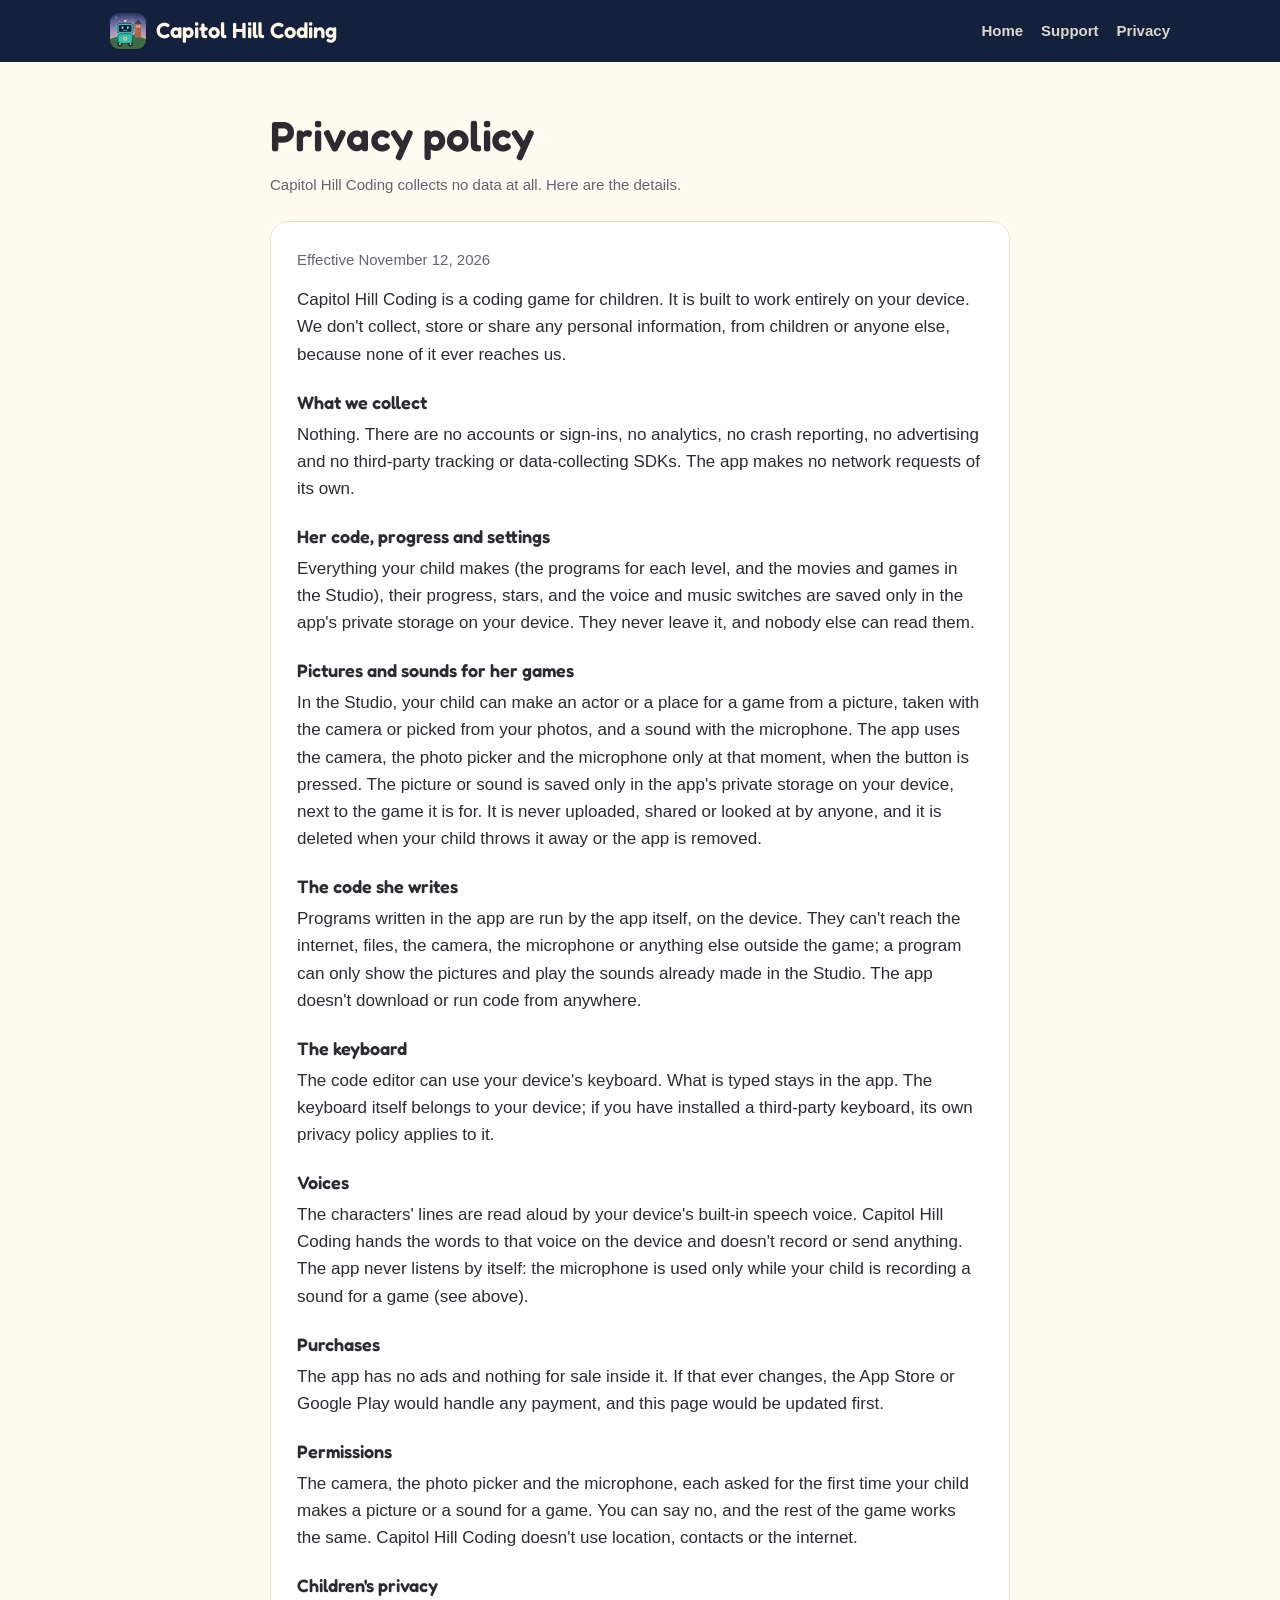
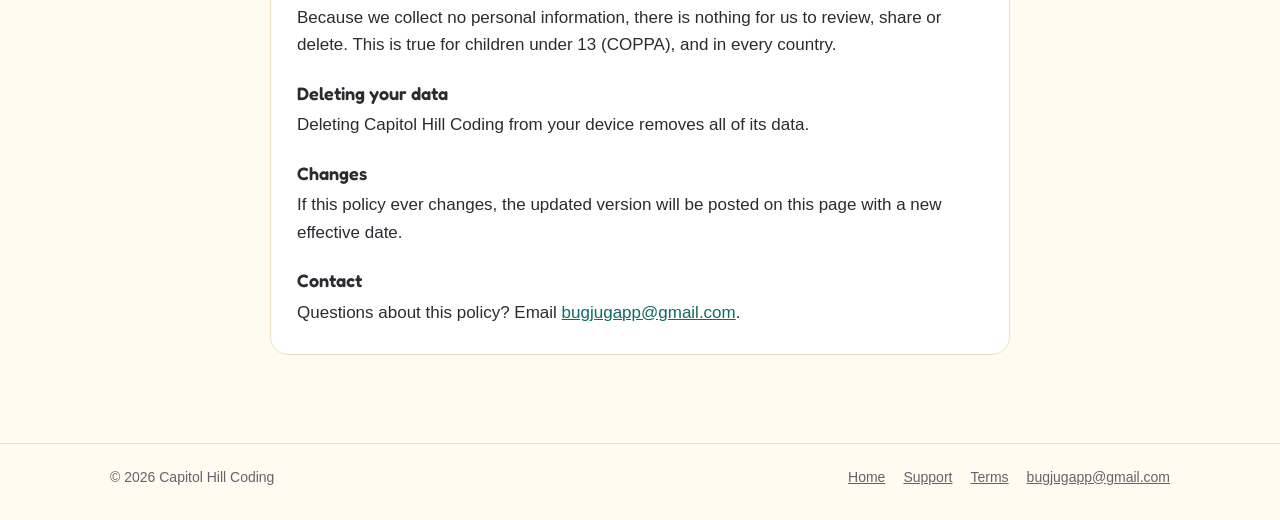
==== privacy.html @ 0a5824ce "Add the game studio, and say how the camera, photos and microphone are used The privacy page no long" ====
<!DOCTYPE html>
<html lang="en">
<head>
  <meta charset="utf-8">
  <meta name="viewport" content="width=device-width, initial-scale=1">
  <title>Capitol Hill Coding Privacy Policy</title>
  <meta name="description" content="Capitol Hill Coding's privacy policy: no data collected, no accounts, no ads, no tracking. The app never goes online and progress stays on your device.">
  <meta name="theme-color" content="#14213d">
  <link rel="icon" href="favicon.png">
  <link rel="apple-touch-icon" href="apple-touch-icon.png">
  <link rel="stylesheet" href="style.css">
</head>
<body>
<header class="bar">
  <div class="wrap">
    <a class="brand" href="./"><img src="img/icon.png" alt="">Capitol Hill Coding</a>
    <nav>
      <a class="wide" href="./">Home</a>
      <a href="support.html">Support</a>
      <a href="privacy.html">Privacy</a>
    </nav>
  </div>
</header>
<main class="doc">
  <h1>Privacy policy</h1>
  <p class="meta">Capitol Hill Coding collects no data at all. Here are the details.</p>

  <section id="privacy">
    <p class="meta">Effective November 12, 2026</p>
    <p>Capitol Hill Coding is a coding game for children. It is built to work
      entirely on your device. We don't collect, store or share any personal information, from
      children or anyone else, because none of it ever reaches us.</p>

    <h3>What we collect</h3>
    <p>Nothing. There are no accounts or sign-ins, no analytics, no crash reporting, no advertising
      and no third-party tracking or data-collecting SDKs. The app makes no network requests of its own.</p>

    <h3>Her code, progress and settings</h3>
    <p>Everything your child makes (the programs for each level, and the movies and games in the
      Studio), their progress, stars, and the voice and music switches are saved only in the
      app's private storage on your device. They never leave it, and nobody else can read them.</p>

    <h3>Pictures and sounds for her games</h3>
    <p>In the Studio, your child can make an actor or a place for a game from a picture, taken with
      the camera or picked from your photos, and a sound with the microphone. The app uses the
      camera, the photo picker and the microphone only at that moment, when the button is pressed.
      The picture or sound is saved only in the app's private storage on your device, next to the
      game it is for. It is never uploaded, shared or looked at by anyone, and it is deleted when
      your child throws it away or the app is removed.</p>

    <h3>The code she writes</h3>
    <p>Programs written in the app are run by the app itself, on the device. They can't reach the
      internet, files, the camera, the microphone or anything else outside the game; a program can
      only show the pictures and play the sounds already made in the Studio. The app doesn't download or
      run code from anywhere.</p>

    <h3>The keyboard</h3>
    <p>The code editor can use your device's keyboard. What is typed stays in the app. The
      keyboard itself belongs to your device; if you have installed a third-party keyboard, its
      own privacy policy applies to it.</p>

    <h3>Voices</h3>
    <p>The characters' lines are read aloud by your device's built-in speech voice. Capitol Hill Coding hands the words to that voice on the device and doesn't record or send
      anything. The app never listens by itself: the microphone is used only while your child is
      recording a sound for a game (see above).</p>

    <h3>Purchases</h3>
    <p>The app has no ads and nothing for sale inside it. If that ever changes, the App Store or
      Google Play would handle any payment, and this page would be updated first.</p>

    <h3>Permissions</h3>
    <p>The camera, the photo picker and the microphone, each asked for the first time your child
      makes a picture or a sound for a game. You can say no, and the rest of the game works the
      same. Capitol Hill Coding doesn't use location, contacts or the internet.</p>

    <h3>Children's privacy</h3>
    <p>Because we collect no personal information, there is nothing for us to review, share or
      delete. This is true for children under 13 (COPPA), and in every country.</p>

    <h3>Deleting your data</h3>
    <p>Deleting Capitol Hill Coding from your device removes all of its data.</p>

    <h3>Changes</h3>
    <p>If this policy ever changes, the updated version will be posted on this page with a new
      effective date.</p>

    <h3>Contact</h3>
    <p>Questions about this policy? Email <a href="mailto:bugjugapp@gmail.com">bugjugapp@gmail.com</a>.</p>
  </section>
</main>
<footer>
  <div class="wrap">
    <span>© 2026 Capitol Hill Coding</span>
    <nav>
      <a href="./">Home</a>
      <a href="support.html">Support</a>
      <a href="support.html#terms">Terms</a>
      <a href="mailto:bugjugapp@gmail.com">bugjugapp@gmail.com</a>
    </nav>
  </div>
</footer>
</body>
</html>
---- style.css ----
/* Capitol Hill Coding: night blue, robot teal, lamp yellow and paper cream. */
@font-face {
  font-family: "Fredoka";
  src: url(fonts/Fredoka-Variable.ttf) format("truetype");
  font-weight: 300 700;
  font-display: swap;
}
:root {
  --night: #2b3a67;
  --night-deep: #14213d;
  --dusk: #2ec4b6;
  --porch: #ffc857;
  --flame: #ffd97a;
  --mud: #12716a;
  --mud-dark: #0d5650;
  --bg: #fffbf0;
  --card: #ffffff;
  --ink: #2d2a32;
  --muted: #666170;
  --soft: #fdf1d6;
  --line: #ecdfc2;
  --link: #0f6b64;
}
@media (prefers-color-scheme: dark) {
  :root {
    --bg: #171d26;
    --card: #1f2733;
    --ink: #f3ecdc;
    --muted: #a9b3c0;
    --soft: #222c3a;
    --line: #313c4c;
    --link: #ffc857;
  }
}
* { box-sizing: border-box; }
html { -webkit-text-size-adjust: 100%; scroll-behavior: smooth; }
@media (prefers-reduced-motion: reduce) { html { scroll-behavior: auto; } }
body {
  margin: 0;
  background: var(--bg);
  color: var(--ink);
  font: 17px/1.6 ui-rounded, "SF Pro Rounded", -apple-system, BlinkMacSystemFont, "Segoe UI", Roboto, Helvetica, Arial, sans-serif;
}
h1, h2, h3, .brand, .kicker { font-family: "Fredoka", ui-rounded, sans-serif; }
img { max-width: 100%; display: block; }
a { color: var(--link); }
.wrap { max-width: 1100px; margin: 0 auto; padding: 0 20px; }

/* Top bar */
.bar { background: var(--night-deep); color: #fff8e7; }
.bar .wrap { display: flex; align-items: center; justify-content: space-between; gap: 12px; height: 62px; }
.brand { display: flex; align-items: center; gap: 10px; color: #fff8e7; text-decoration: none; font-weight: 600; font-size: 22px; }
.brand img { width: 36px; height: 36px; border-radius: 9px; }
.bar nav { display: flex; gap: 18px; font-size: 15px; }
.bar nav a { color: #fff8e7; opacity: .85; text-decoration: none; font-weight: 600; }
.bar nav a:hover { opacity: 1; text-decoration: underline; }

/* Hero: the sunburst from the app icon, on ink blue */
.hero {
  color: #fff8e7; padding: 48px 0 56px; overflow: hidden; position: relative; isolation: isolate;
  background:
    radial-gradient(520px 380px at 74% 58%, rgba(255,243,208,.38), transparent 70%),
    linear-gradient(180deg, var(--night-deep) 0%, var(--night) 62%, #5b83a8 100%);
}
.hero::before {  /* slow rays */
  content: ""; position: absolute; left: 74%; top: 58%; width: 2400px; height: 2400px; margin: -1200px 0 0 -1200px;
  z-index: -1; opacity: .07; pointer-events: none;
  background: repeating-conic-gradient(#fff8e7 0 11.25deg, transparent 11.25deg 22.5deg);
  animation: rays 90s linear infinite;
}
@keyframes rays { to { transform: rotate(360deg); } }
@media (prefers-reduced-motion: reduce) { .hero::before { animation: none; } }
.hero .wrap { display: grid; grid-template-columns: 1fr 1.25fr; gap: 44px; align-items: center; }
.hero-icon { width: 92px; height: 92px; border-radius: 22px; box-shadow: 0 8px 28px rgba(0,0,0,.45); margin-bottom: 18px; }
.hero h1 { font-size: clamp(38px, 5.6vw, 58px); line-height: 1.04; margin: 0 0 14px; font-weight: 600; }
.hero h1 em { font-style: normal; color: var(--porch); }
.hero p { font-size: 19px; opacity: .92; margin: 0 0 26px; max-width: 32em; }
.cta { display: flex; flex-wrap: wrap; gap: 12px; align-items: center; }
.badge {
  display: inline-flex; align-items: center; gap: 10px; background: #000; color: #fff; min-height: 56px;
  border: 1px solid #555; border-radius: 12px; padding: 9px 18px; text-decoration: none; font-weight: 700;
}
.badge small { display: block; font-size: 11px; font-weight: 500; opacity: .8; line-height: 1.1; }
.badge span { line-height: 1.15; }
.note { font-size: 14px; opacity: .8; flex-basis: 100%; }
.device {
  background: #131c26; border-radius: 30px; padding: 10px; box-shadow: 0 22px 60px rgba(0,0,0,.35);
  border: 1px solid rgba(255,255,255,.12);
}
.device img { border-radius: 21px; width: 100%; }

/* Pills */
.pills { list-style: none; padding: 0; margin: 48px 0 0; display: grid; grid-template-columns: repeat(auto-fit, minmax(220px, 1fr)); gap: 14px; }
.pills li { background: var(--card); border: 1px solid var(--line); border-radius: 18px; padding: 18px 20px; }
.pills strong { display: block; font-size: 18px; }
.pills .e { font-size: 26px; display: block; margin-bottom: 4px; }

/* Feature rows: copy beside one landscape screenshot */
.feature { display: grid; grid-template-columns: 1fr 1.3fr; gap: 48px; align-items: center; padding: 64px 0; border-bottom: 1px solid var(--line); }
.feature.flip > figure { order: -1; }
.feature h2 { font-size: 36px; line-height: 1.12; margin: 0 0 12px; font-weight: 600; }
.kicker { color: var(--mud); font-weight: 600; letter-spacing: .08em; text-transform: uppercase; font-size: 15px; margin: 0 0 6px; }
@media (prefers-color-scheme: dark) { .kicker { color: var(--porch); } }
.feature ul { padding-left: 20px; margin: 12px 0 0; }
.feature li { margin-bottom: 8px; }
.feature figure { margin: 0; display: grid; gap: 14px; }
.shot { border-radius: 18px; border: 1px solid var(--line); box-shadow: 0 12px 34px rgba(30,40,60,.18); width: 100%; }
.shot.small { width: 78%; justify-self: end; margin-top: -18%; position: relative; border: 4px solid var(--bg); }

/* The ten pieces */
.chapters { padding: 64px 0 8px; }
.chapters h2 { font-size: 36px; margin: 0 0 8px; font-weight: 600; text-align: center; }
.chapters > p { text-align: center; max-width: 40em; margin: 0 auto 28px; color: var(--muted); }
.chapters ol { list-style: none; padding: 0; margin: 0; display: grid; grid-template-columns: repeat(auto-fit, minmax(230px, 1fr)); gap: 12px; counter-reset: ch; }
.chapters li { counter-increment: ch; background: var(--card); border: 1px solid var(--line); border-radius: 16px; padding: 14px 16px 12px 58px; position: relative; font-size: 15.5px; line-height: 1.45; }
.chapters li::before {
  content: counter(ch); position: absolute; left: 14px; top: 14px; width: 32px; height: 32px; border-radius: 50%;
  display: grid; place-items: center; font: 600 16px "Fredoka", ui-rounded, sans-serif;
  background: var(--night); color: var(--porch); box-shadow: 0 0 0 3px rgba(255,200,87,.25);
}
.chapters figure { margin: 22px 0 18px; display: grid; grid-template-columns: repeat(auto-fit, minmax(260px, 1fr)); gap: 14px; }
.chapters figure .shot, .chapters figure .shot.small { width: 100%; margin: 0; justify-self: stretch; border: 1px solid var(--line); }
.chapters strong { display: block; font-family: "Fredoka", ui-rounded, sans-serif; font-weight: 600; font-size: 17px; }
.chapters .free { font-size: 12px; font-weight: 700; letter-spacing: .04em; text-transform: uppercase; color: var(--mud); margin-left: 4px; }
@media (prefers-color-scheme: dark) { .chapters .free { color: var(--porch); } }

/* Trailer: a band under the hero */
.watch { margin: 18px 0 0; font-family: "Fredoka", ui-rounded, sans-serif; font-weight: 600; font-size: 18px; }
.watch a { color: var(--flame); text-decoration: none; }
.watch a:hover { text-decoration: underline; }
.trailer { background: linear-gradient(180deg, #3a4f8a 0%, var(--night-deep) 100%); color: #fff8e7; padding: 44px 0 52px; text-align: center; }
.trailer .kicker { color: var(--porch); margin: 0 0 6px; }
.trailer h2 { font-size: clamp(28px, 4vw, 40px); line-height: 1.1; margin: 0 0 22px; font-weight: 600; }
.trailer video { width: 100%; max-width: 960px; height: auto; aspect-ratio: 16 / 9; margin: 0 auto; display: block; border-radius: 20px; background: #000; box-shadow: 0 18px 50px rgba(0,0,0,.5); }
.trailer-note { margin: 14px auto 0; font-size: 15px; opacity: .75; }

/* Grown-ups */
.grownups { padding: 64px 0 24px; }
.grownups h2 { font-size: 36px; margin: 0 0 8px; font-weight: 600; text-align: center; }
.grownups > p { text-align: center; max-width: 40em; margin: 0 auto 28px; color: var(--muted); }
.cards { display: grid; grid-template-columns: repeat(auto-fit, minmax(280px, 1fr)); gap: 16px; }
.card { background: var(--card); border: 1px solid var(--line); border-radius: 18px; padding: 22px 22px 10px; }
.card h3 { margin: 0 0 6px; font-size: 20px; font-weight: 600; }
.card p { margin: 0 0 12px; }

/* Closing */
.closing { background: var(--soft); border-radius: 28px; padding: 40px 28px; text-align: center; margin: 40px 0 64px; }
.closing h2 { font-size: 32px; margin: 0 0 8px; font-weight: 600; }
.closing p { margin: 0 auto 8px; max-width: 38em; }
.meta { color: var(--muted); font-size: 15px; margin: 0 0 12px; }

/* Document pages */
.doc { max-width: 780px; margin: 0 auto; padding: 40px 20px 64px; }
.doc h1 { font-size: 42px; margin: 0 0 4px; font-weight: 600; }
.doc section { background: var(--card); border: 1px solid var(--line); border-radius: 18px; padding: 26px 26px 14px; margin: 24px 0; }
.doc h2 { font-size: 25px; margin: 0 0 6px; font-weight: 600; }
.doc h3 { font-size: 18px; margin: 20px 0 4px; font-weight: 600; }
.doc p, .doc ul, .doc ol { margin: 0 0 14px; }
.doc ul, .doc ol { padding-left: 22px; }
.doc li { margin-bottom: 4px; }

footer { border-top: 1px solid var(--line); color: var(--muted); font-size: 14px; }
footer .wrap { display: flex; flex-wrap: wrap; gap: 8px 20px; justify-content: space-between; padding-top: 22px; padding-bottom: 32px; }
footer nav { display: flex; flex-wrap: wrap; gap: 6px 18px; }
footer a { color: var(--muted); }
.fine { flex-basis: 100%; font-size: 12.5px; }

@media (max-width: 820px) {
  .bar nav { gap: 12px; font-size: 14px; }
  .bar nav .wide { display: none; }
  .hero { padding: 32px 0 40px; }
  .hero .wrap { grid-template-columns: 1fr; gap: 28px; }
  .device { border-radius: 20px; padding: 6px; }
  .device img { border-radius: 15px; }
  .feature { grid-template-columns: 1fr; gap: 24px; padding: 44px 0; }
  .feature.flip > figure { order: 0; }
  .feature h2, .grownups h2, .chapters h2 { font-size: 29px; }
  .doc section { padding: 20px 18px 8px; }
}
@media (max-width: 440px) {
  .wrap { padding: 0 16px; }
  .brand { font-size: 14px; white-space: nowrap; gap: 6px; }
  .brand img { width: 28px; height: 28px; border-radius: 7px; }
  .bar nav { gap: 10px; font-size: 13px; }
}

/* A sample of the fix-up: a draft line and the same line fixed. */
.fixdemo { background: var(--card); border: 1px solid var(--line); border-radius: 16px; padding: 14px 18px; margin: 16px 0 0; font-size: 20px; }
.fixdemo span { display: block; }
.fixdemo .before { color: var(--muted); }
.fixdemo .after mark { background: var(--porch); color: #2d2a32; border-radius: 5px; padding: 0 3px; }

/* A little program, shown as code. */
.code { background: #0b1328; color: #fff8e7; border-radius: 16px; padding: 14px 18px; margin: 16px 0 0; font: 16px/1.5 ui-monospace, "SF Mono", Menlo, Consolas, monospace; white-space: pre; overflow-x: auto; }
.code .k { color: #ffc857; }
.code .s { color: #9cf6ec; }
.code .n { color: #8d99ae; }
.say { background: var(--card); border: 1px solid var(--line); border-radius: 16px; padding: 12px 16px; margin: 14px 0 0; }
.say b { color: var(--link); }
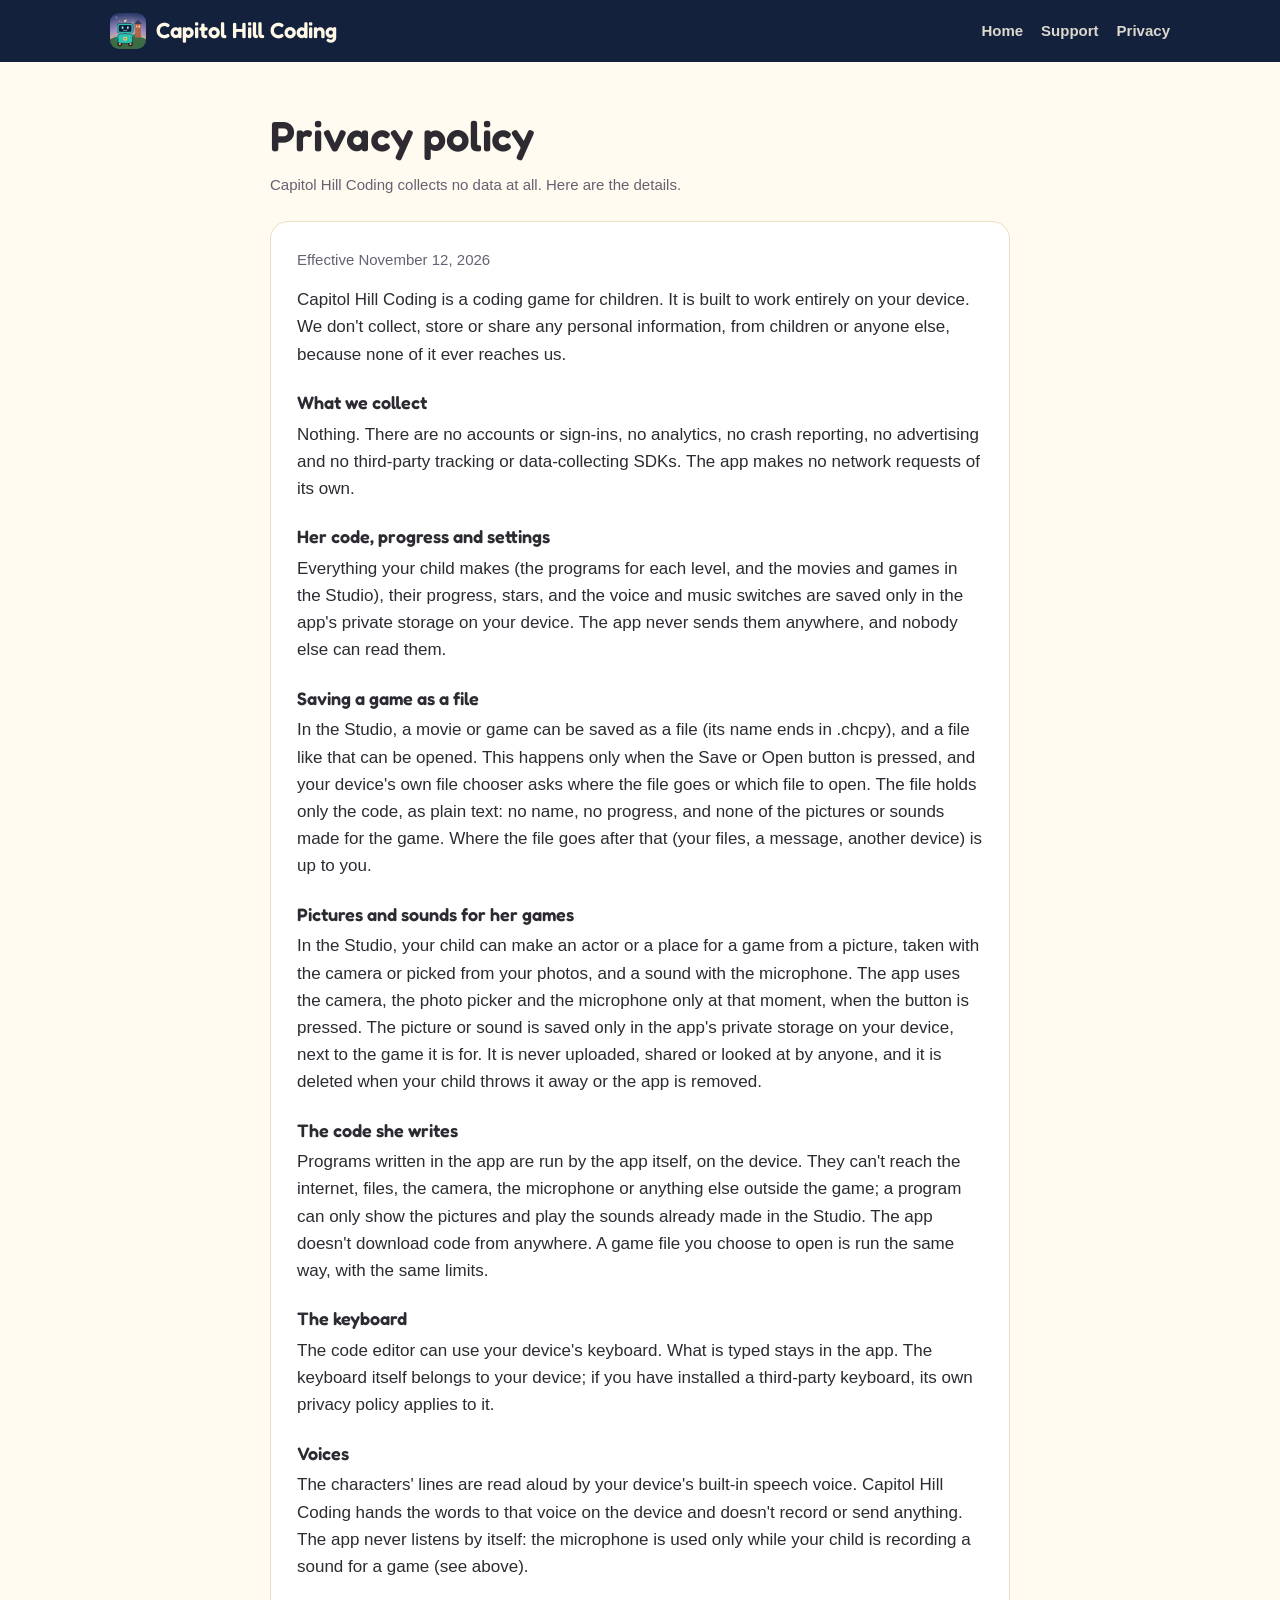
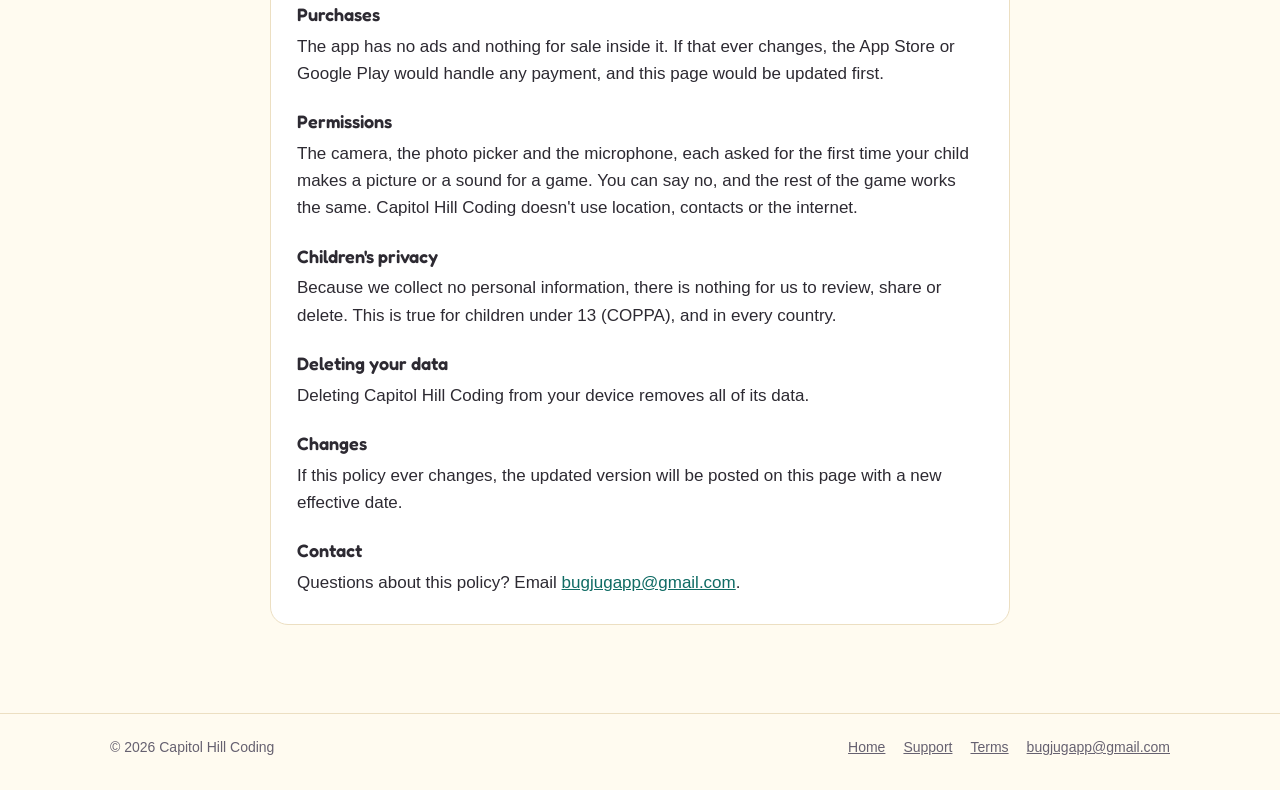
==== commit 8e3662be: "Privacy and support: saving a game as a .chcpy file Co-Authored-By: Claude Fable 5.2 <noreply@anthro" ====
--- a/privacy.html
+++ b/privacy.html
@@ -38,7 +38,16 @@
     <h3>Her code, progress and settings</h3>
     <p>Everything your child makes (the programs for each level, and the movies and games in the
       Studio), their progress, stars, and the voice and music switches are saved only in the
-      app's private storage on your device. They never leave it, and nobody else can read them.</p>
+      app's private storage on your device. The app never sends them anywhere, and nobody else can
+      read them.</p>
+
+    <h3>Saving a game as a file</h3>
+    <p>In the Studio, a movie or game can be saved as a file (its name ends in .chcpy), and a
+      file like that can be opened. This happens only when the Save or Open button is pressed,
+      and your device's own file chooser asks where the file goes or which file to open. The
+      file holds only the code, as plain text: no name, no progress, and none of the pictures or
+      sounds made for the game. Where the file goes after that (your files, a message, another
+      device) is up to you.</p>
 
     <h3>Pictures and sounds for her games</h3>
     <p>In the Studio, your child can make an actor or a place for a game from a picture, taken with
@@ -51,8 +60,8 @@
     <h3>The code she writes</h3>
     <p>Programs written in the app are run by the app itself, on the device. They can't reach the
       internet, files, the camera, the microphone or anything else outside the game; a program can
-      only show the pictures and play the sounds already made in the Studio. The app doesn't download or
-      run code from anywhere.</p>
+      only show the pictures and play the sounds already made in the Studio. The app doesn't download
+      code from anywhere. A game file you choose to open is run the same way, with the same limits.</p>
 
     <h3>The keyboard</h3>
     <p>The code editor can use your device's keyboard. What is typed stays in the app. The
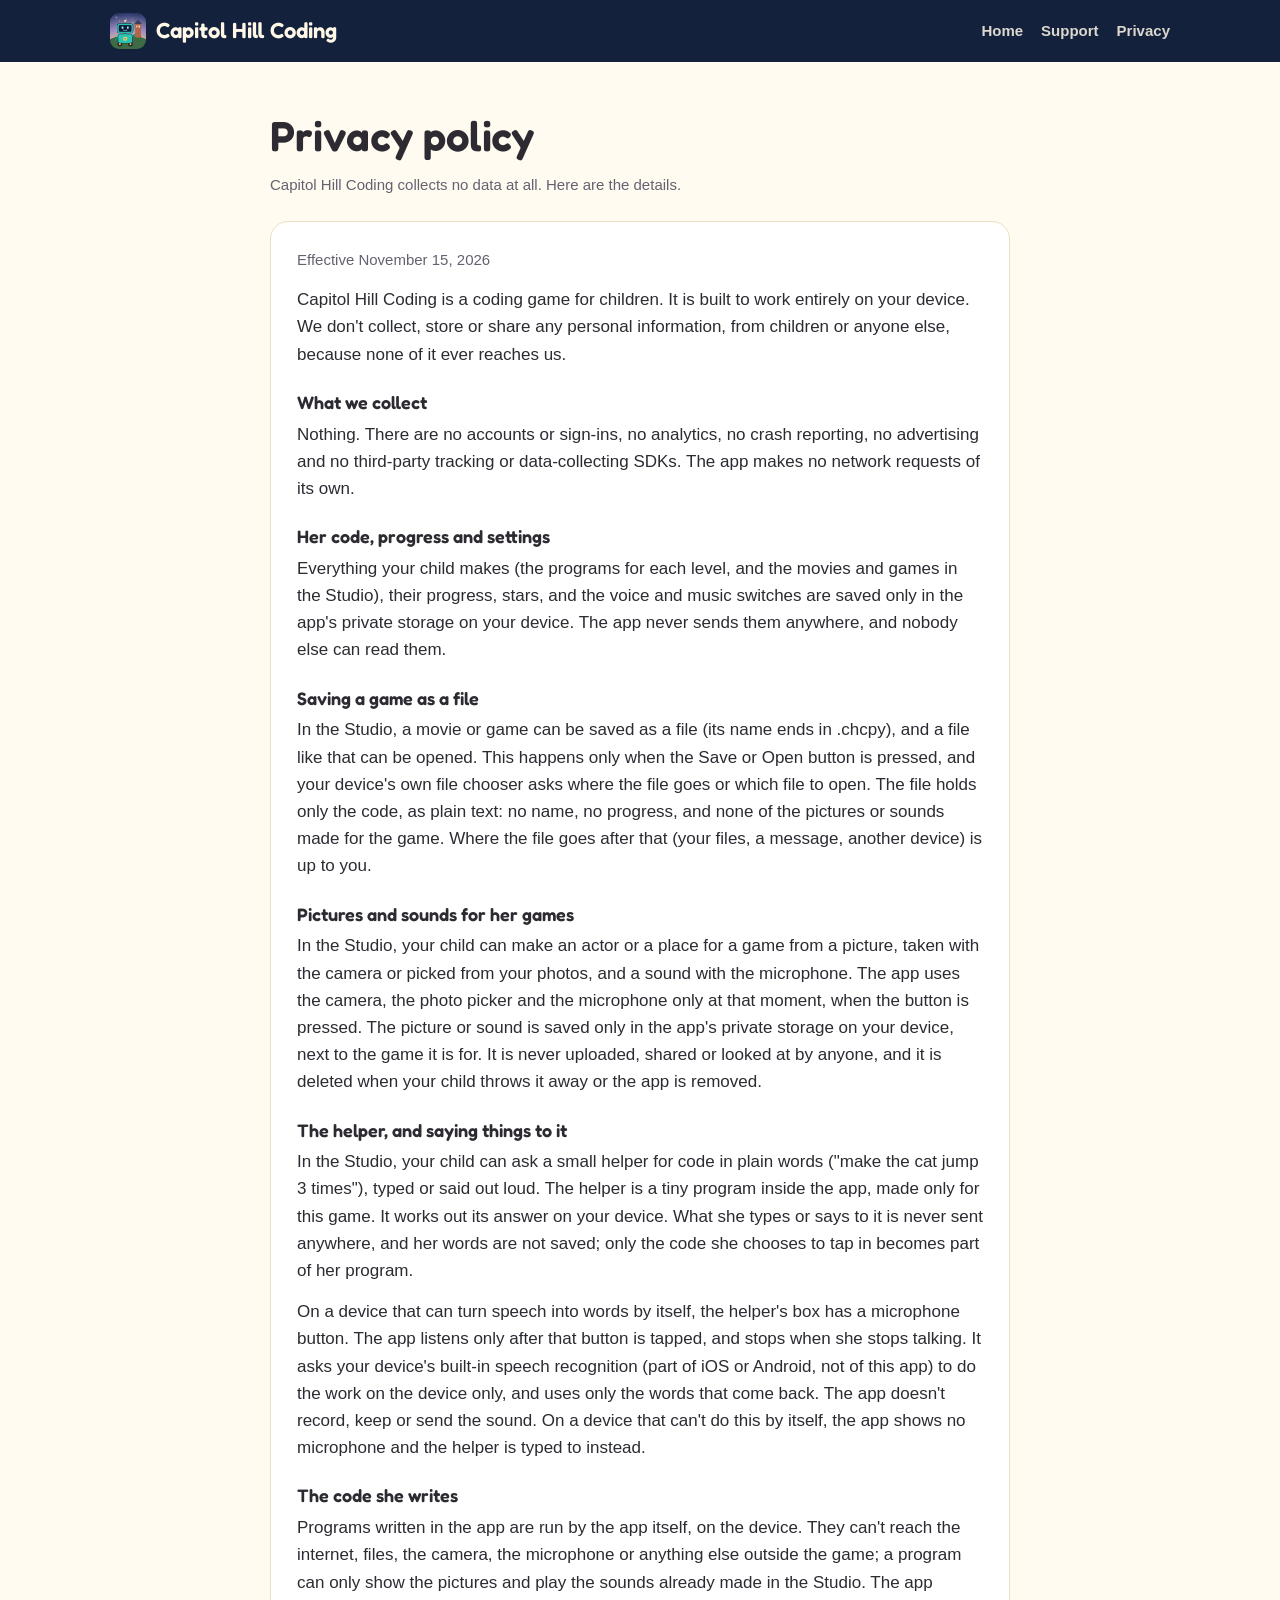
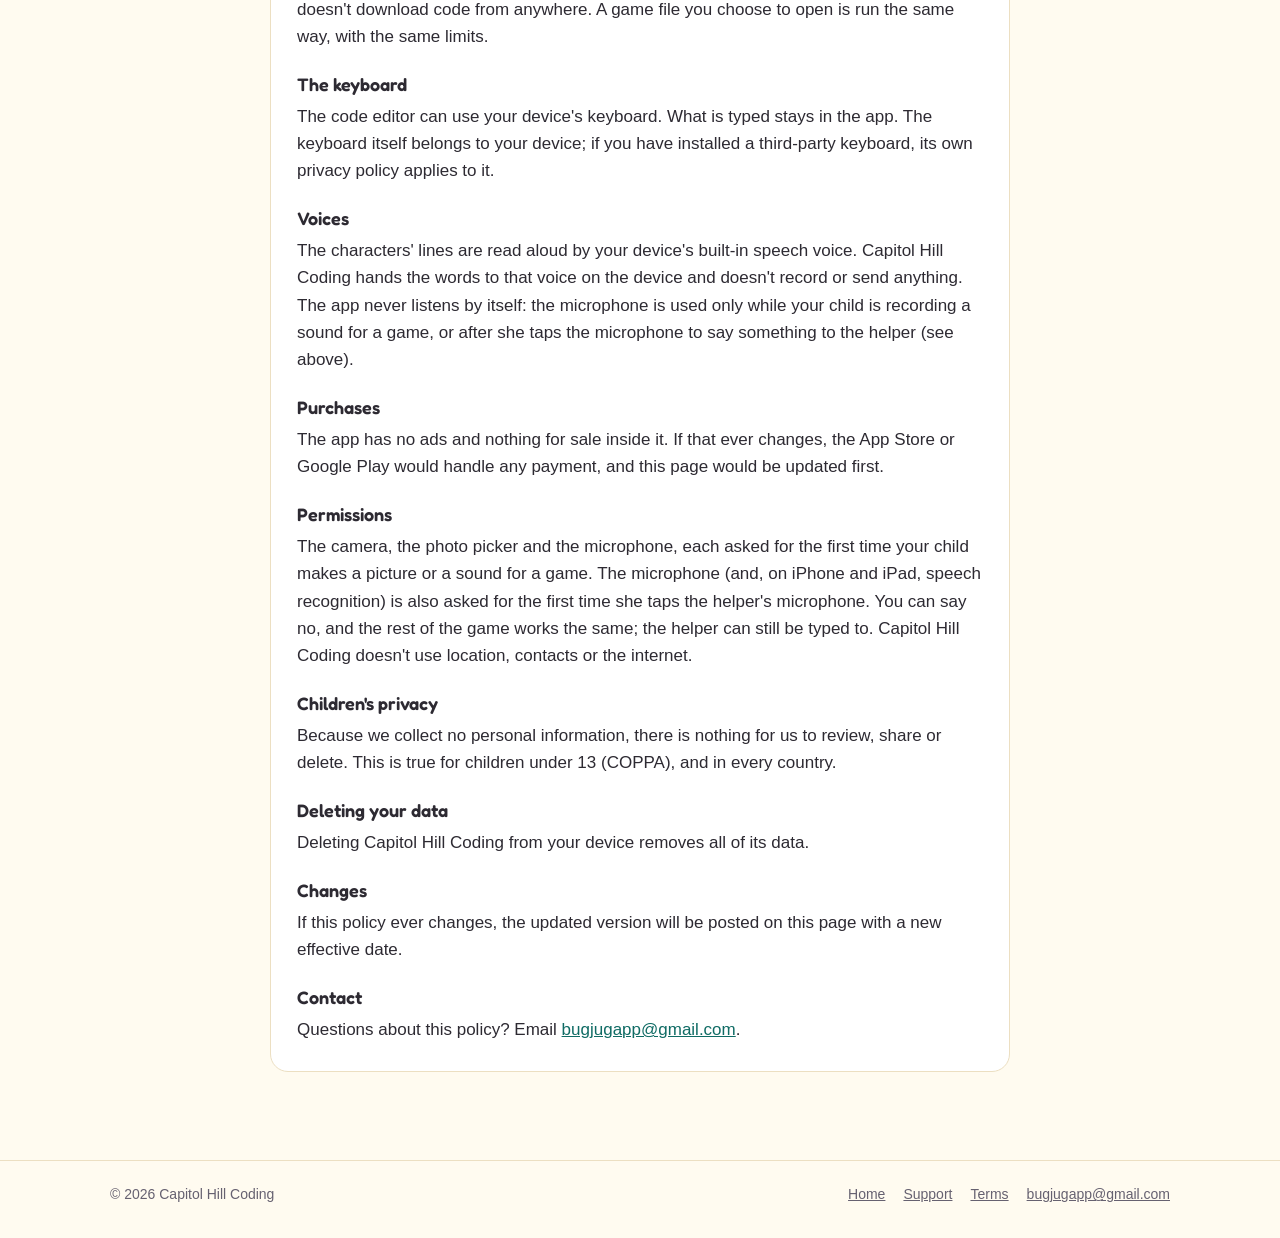
==== commit fc68f9b9: "Privacy and support: the helper, and saying things to it The Studio's Ask button: a small helper on " ====
--- a/privacy.html
+++ b/privacy.html
@@ -26,7 +26,7 @@
   <p class="meta">Capitol Hill Coding collects no data at all. Here are the details.</p>
 
   <section id="privacy">
-    <p class="meta">Effective November 12, 2026</p>
+    <p class="meta">Effective November 15, 2026</p>
     <p>Capitol Hill Coding is a coding game for children. It is built to work
       entirely on your device. We don't collect, store or share any personal information, from
       children or anyone else, because none of it ever reaches us.</p>
@@ -57,6 +57,19 @@
       game it is for. It is never uploaded, shared or looked at by anyone, and it is deleted when
       your child throws it away or the app is removed.</p>
 
+    <h3>The helper, and saying things to it</h3>
+    <p>In the Studio, your child can ask a small helper for code in plain words ("make the cat
+      jump 3 times"), typed or said out loud. The helper is a tiny program inside the app, made
+      only for this game. It works out its answer on your device. What she types or says to it is
+      never sent anywhere, and her words are not saved; only the code she chooses to tap in becomes
+      part of her program.</p>
+    <p>On a device that can turn speech into words by itself, the helper's box has a microphone
+      button. The app listens only after that button is tapped, and stops when she stops talking.
+      It asks your device's built-in speech recognition (part of iOS or Android, not of this app)
+      to do the work on the device only, and uses only the words that come back. The app doesn't
+      record, keep or send the sound. On a device that can't do this by itself, the app shows no
+      microphone and the helper is typed to instead.</p>
+
     <h3>The code she writes</h3>
     <p>Programs written in the app are run by the app itself, on the device. They can't reach the
       internet, files, the camera, the microphone or anything else outside the game; a program can
@@ -71,7 +84,8 @@
     <h3>Voices</h3>
     <p>The characters' lines are read aloud by your device's built-in speech voice. Capitol Hill Coding hands the words to that voice on the device and doesn't record or send
       anything. The app never listens by itself: the microphone is used only while your child is
-      recording a sound for a game (see above).</p>
+      recording a sound for a game, or after she taps the microphone to say something to the
+      helper (see above).</p>
 
     <h3>Purchases</h3>
     <p>The app has no ads and nothing for sale inside it. If that ever changes, the App Store or
@@ -79,8 +93,10 @@
 
     <h3>Permissions</h3>
     <p>The camera, the photo picker and the microphone, each asked for the first time your child
-      makes a picture or a sound for a game. You can say no, and the rest of the game works the
-      same. Capitol Hill Coding doesn't use location, contacts or the internet.</p>
+      makes a picture or a sound for a game. The microphone (and, on iPhone and iPad, speech
+      recognition) is also asked for the first time she taps the helper's microphone. You can say
+      no, and the rest of the game works the same; the helper can still be typed to. Capitol Hill
+      Coding doesn't use location, contacts or the internet.</p>
 
     <h3>Children's privacy</h3>
     <p>Because we collect no personal information, there is nothing for us to review, share or
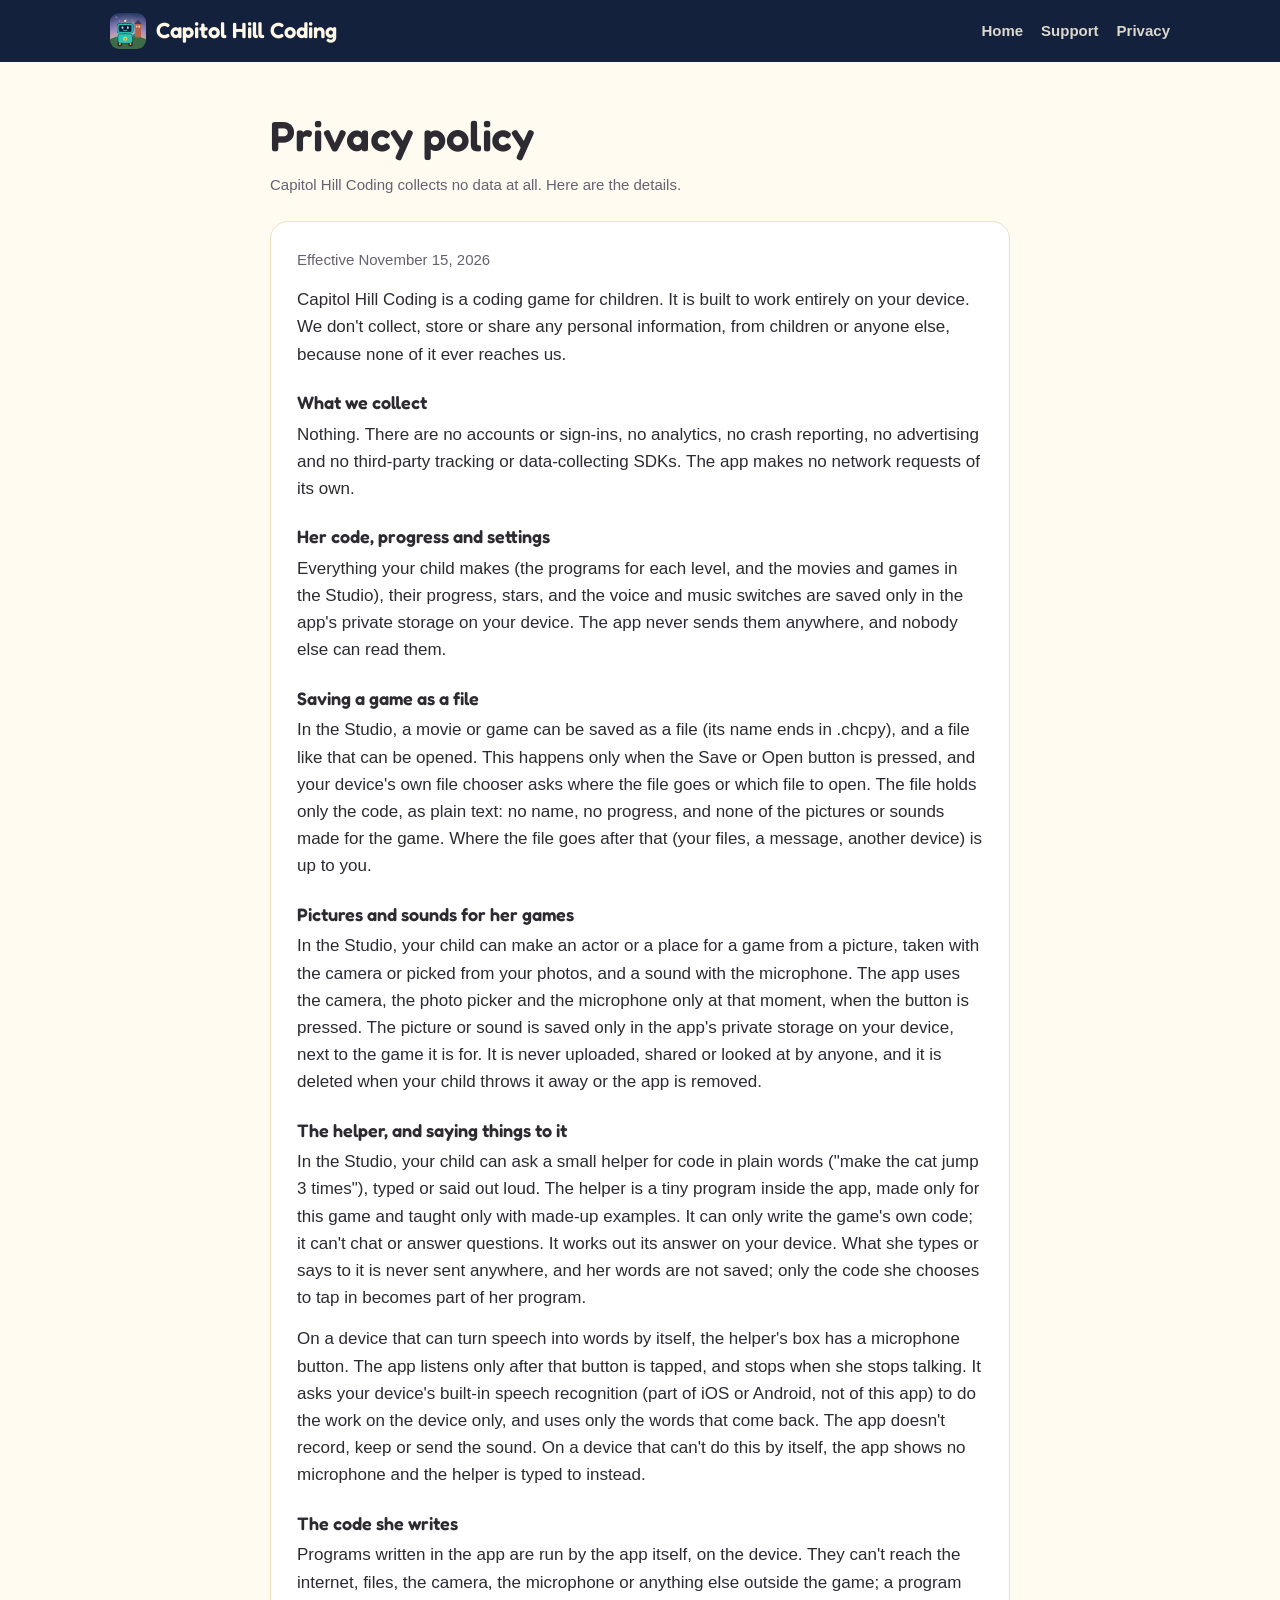
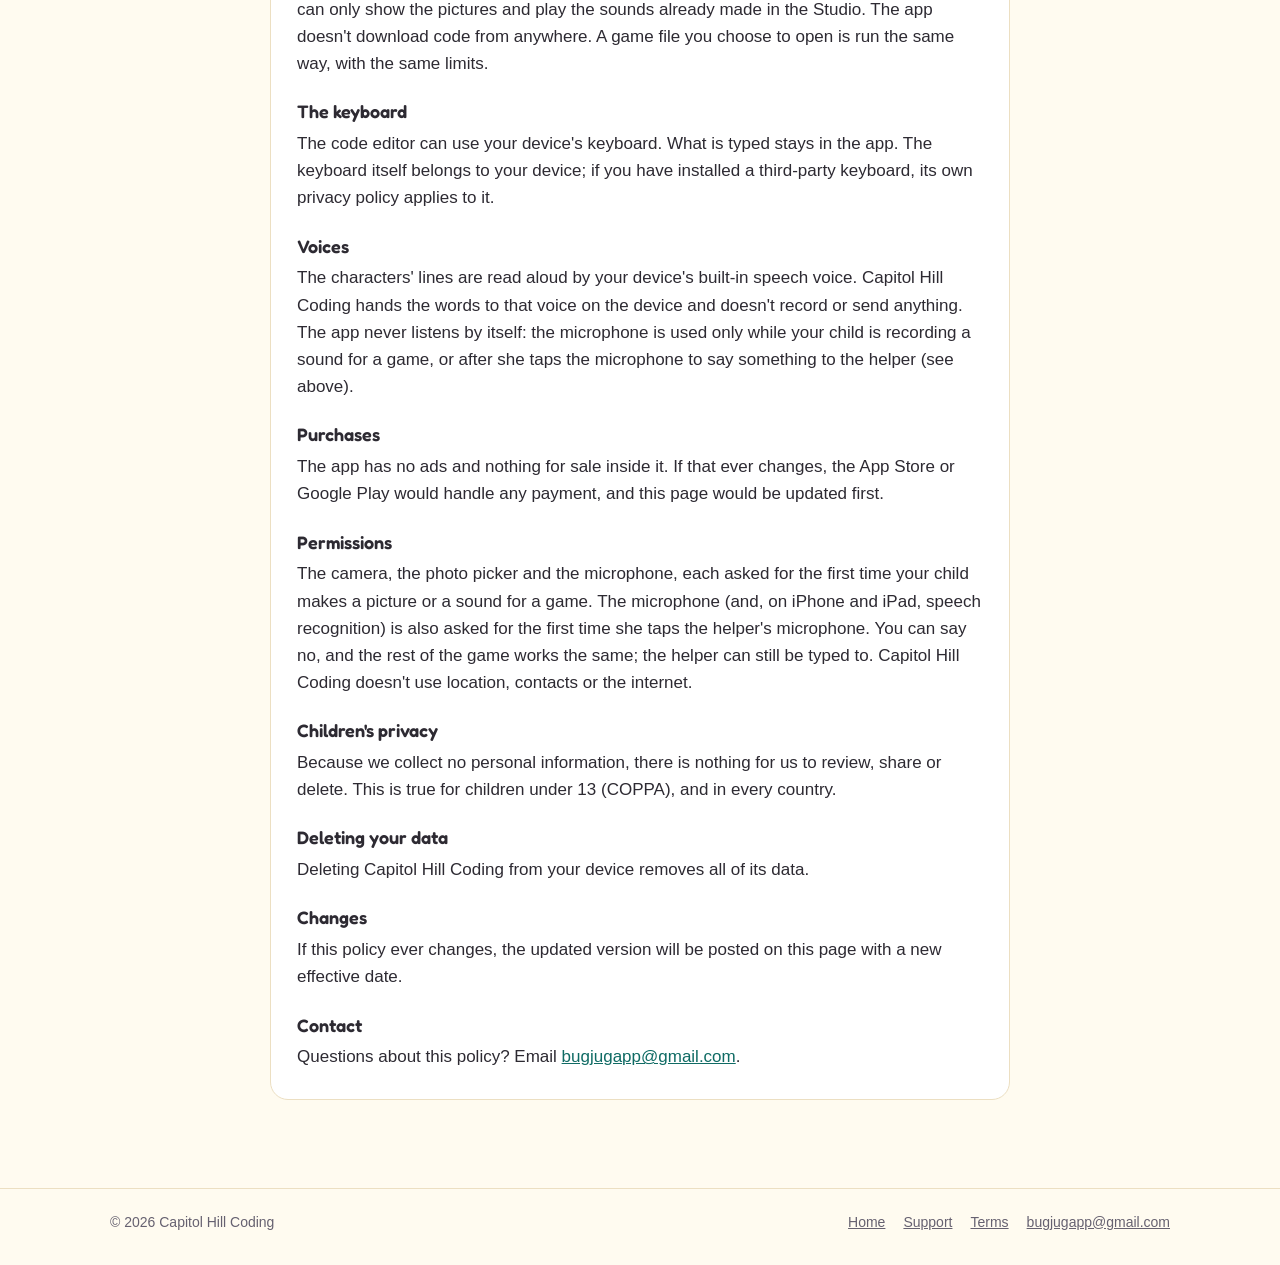
==== commit 11e29212: "The helper: a section on the home page - Home: "Say it. It writes the code." The helper is made for " ====
--- a/privacy.html
+++ b/privacy.html
@@ -60,7 +60,8 @@
     <h3>The helper, and saying things to it</h3>
     <p>In the Studio, your child can ask a small helper for code in plain words ("make the cat
       jump 3 times"), typed or said out loud. The helper is a tiny program inside the app, made
-      only for this game. It works out its answer on your device. What she types or says to it is
+      only for this game and taught only with made-up examples. It can only write the game's own
+      code; it can't chat or answer questions. It works out its answer on your device. What she types or says to it is
       never sent anywhere, and her words are not saved; only the code she chooses to tap in becomes
       part of her program.</p>
     <p>On a device that can turn speech into words by itself, the helper's box has a microphone
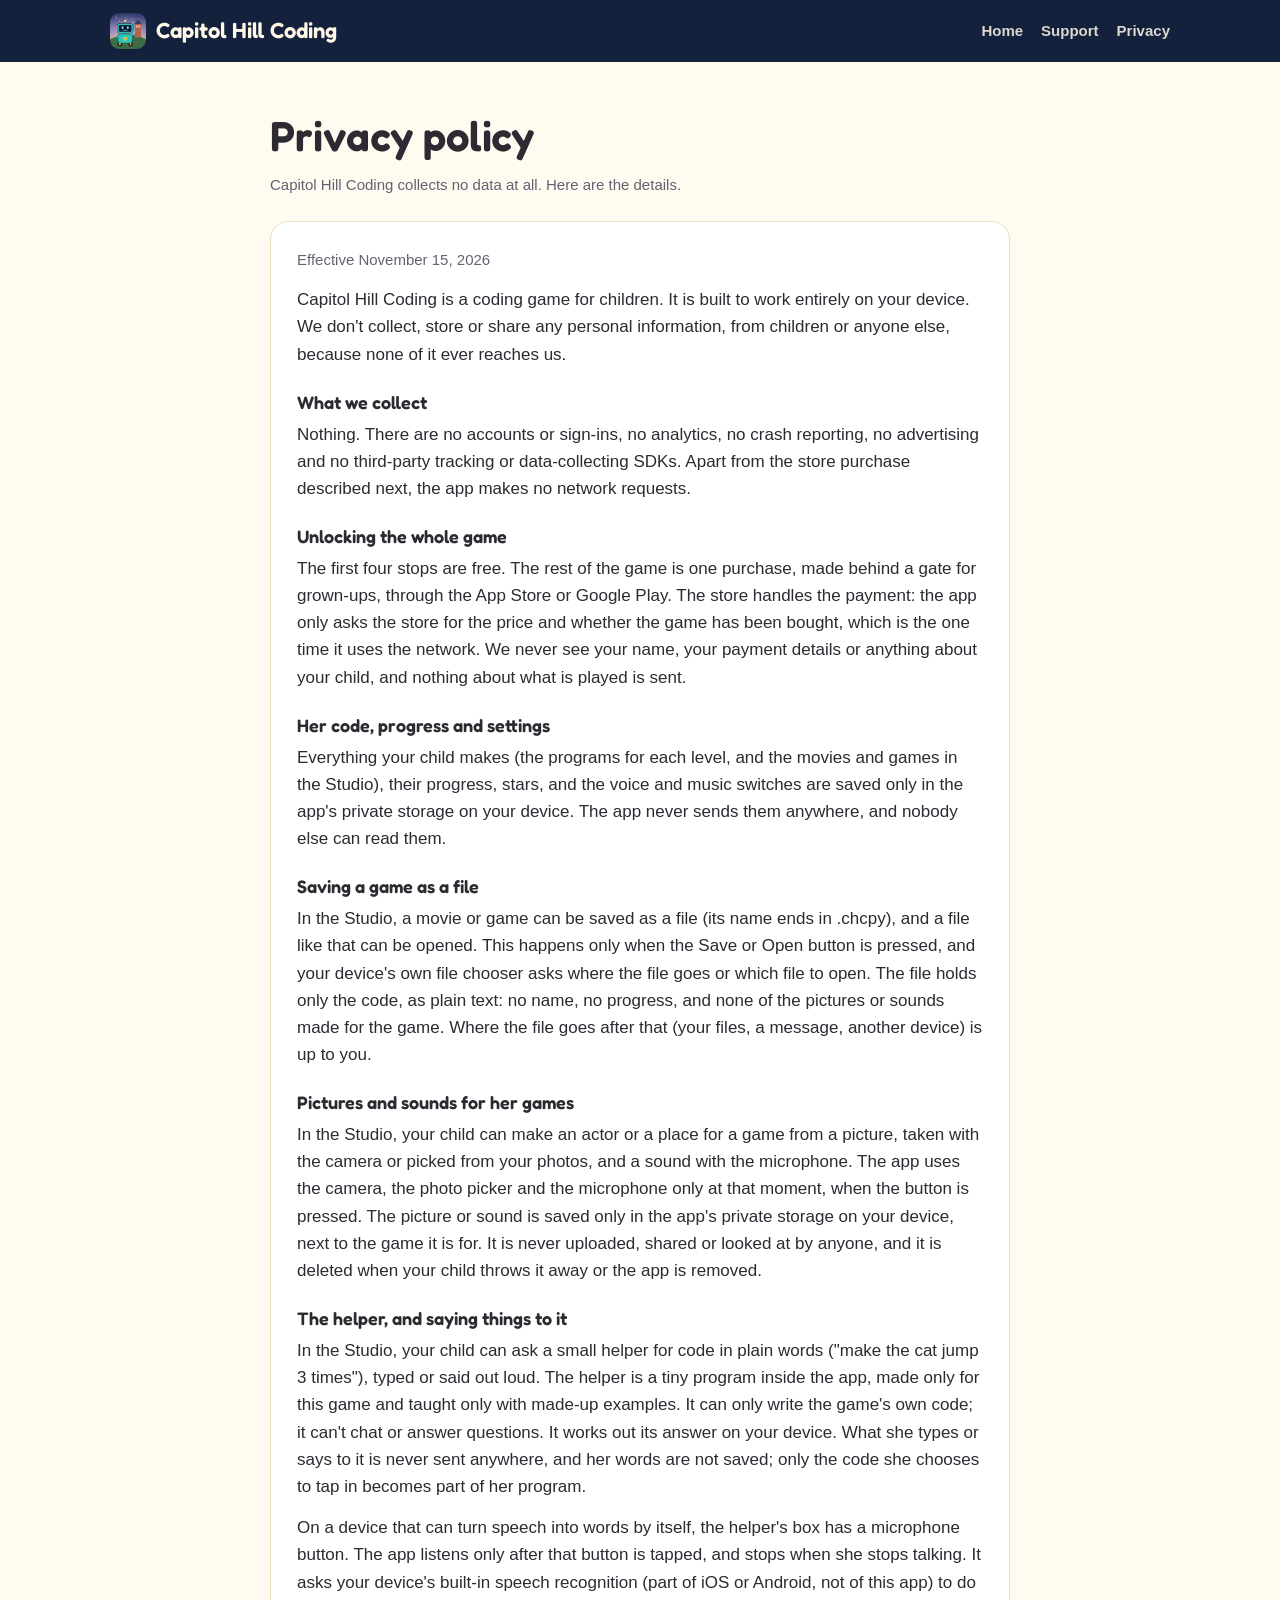
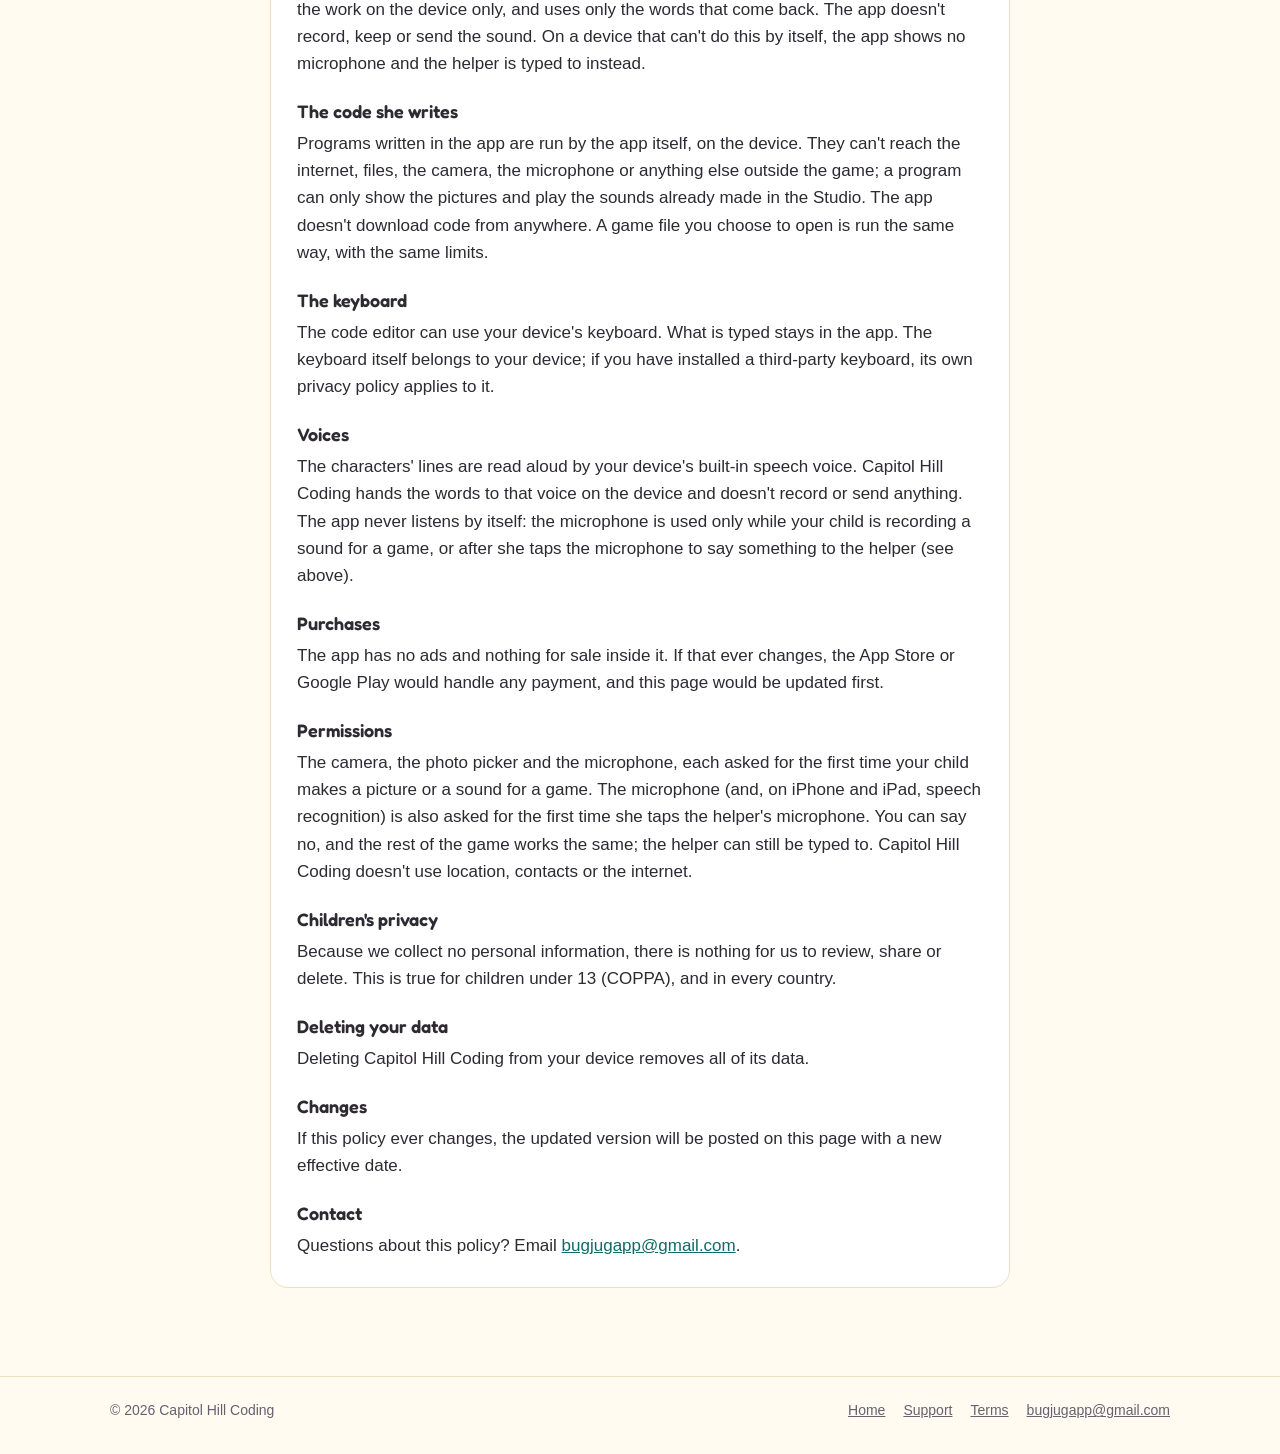
==== commit 77d24be3: "The Team Trail, free to start with one purchase, and the purchase on the privacy page Co-Authored-By" ====
--- a/privacy.html
+++ b/privacy.html
@@ -33,7 +33,15 @@
 
     <h3>What we collect</h3>
     <p>Nothing. There are no accounts or sign-ins, no analytics, no crash reporting, no advertising
-      and no third-party tracking or data-collecting SDKs. The app makes no network requests of its own.</p>
+      and no third-party tracking or data-collecting SDKs. Apart from the store purchase described next, the app makes no
+      network requests.</p>
+
+    <h3>Unlocking the whole game</h3>
+    <p>The first four stops are free. The rest of the game is one purchase, made behind a gate for
+      grown-ups, through the App Store or Google Play. The store handles the payment: the app only
+      asks the store for the price and whether the game has been bought, which is the one time it
+      uses the network. We never see your name, your payment details or anything about your
+      child, and nothing about what is played is sent.</p>
 
     <h3>Her code, progress and settings</h3>
     <p>Everything your child makes (the programs for each level, and the movies and games in the
--- a/style.css
+++ b/style.css
@@ -112,6 +112,7 @@
 .chapters h2 { font-size: 36px; margin: 0 0 8px; font-weight: 600; text-align: center; }
 .chapters > p { text-align: center; max-width: 40em; margin: 0 auto 28px; color: var(--muted); }
 .chapters ol { list-style: none; padding: 0; margin: 0; display: grid; grid-template-columns: repeat(auto-fit, minmax(230px, 1fr)); gap: 12px; counter-reset: ch; }
+#path ol { grid-template-columns: repeat(auto-fit, minmax(300px, 1fr)); }
 .chapters li { counter-increment: ch; background: var(--card); border: 1px solid var(--line); border-radius: 16px; padding: 14px 16px 12px 58px; position: relative; font-size: 15.5px; line-height: 1.45; }
 .chapters li::before {
   content: counter(ch); position: absolute; left: 14px; top: 14px; width: 32px; height: 32px; border-radius: 50%;
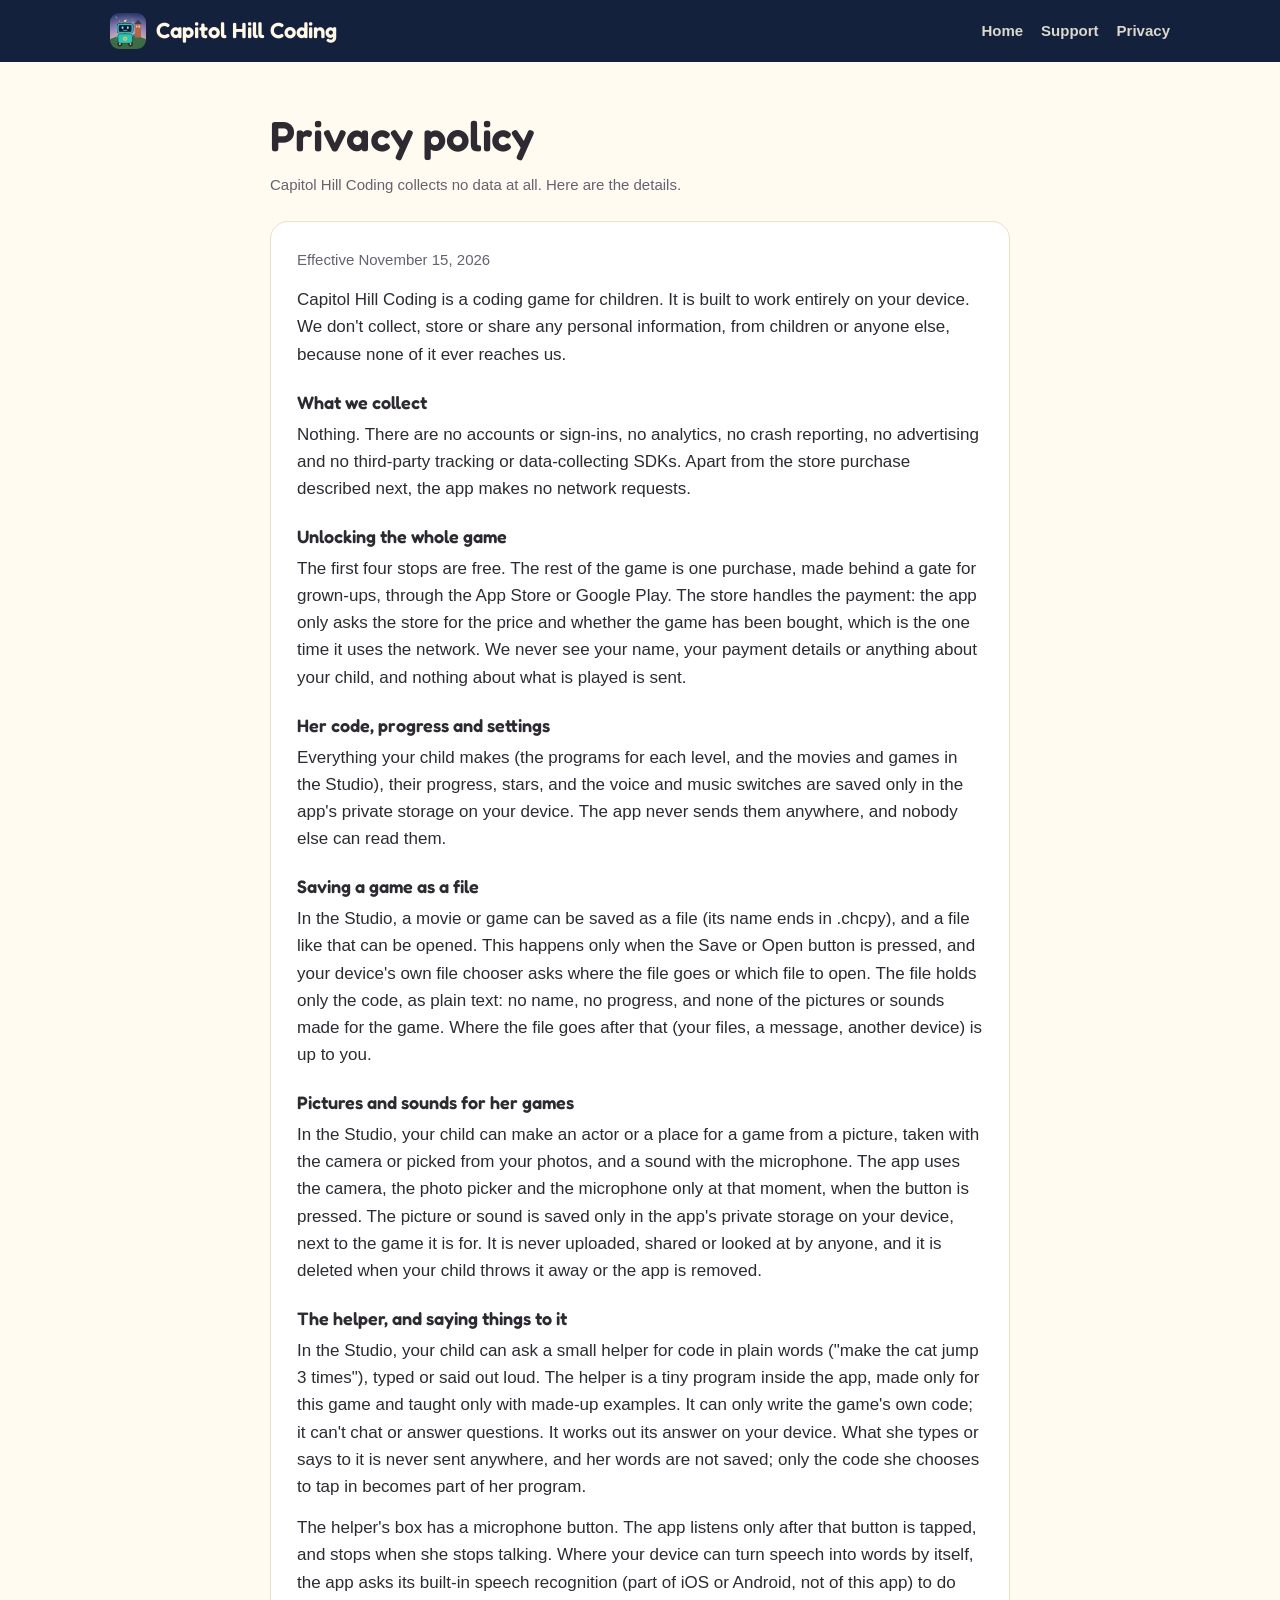
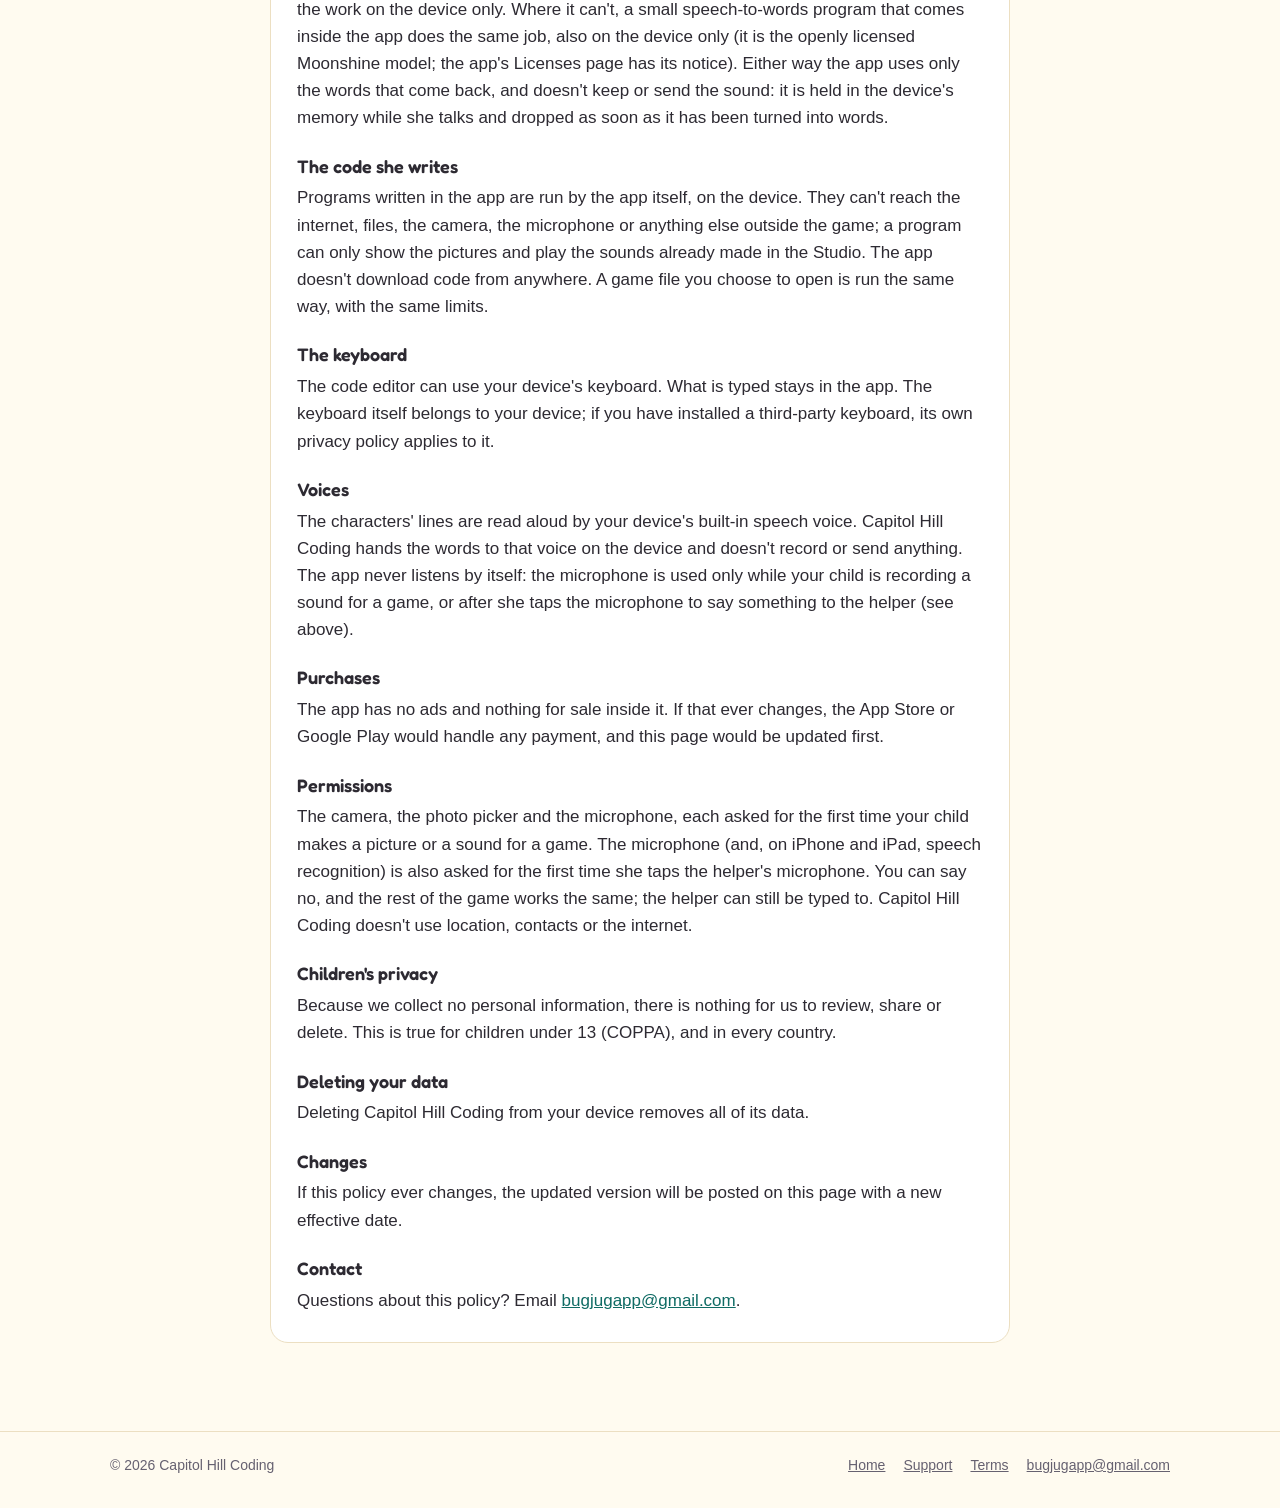
==== commit a47e85c2: "Privacy: a speech model inside the app where the device has none Co-Authored-By: Claude Fable 5.2 <n" ====
--- a/privacy.html
+++ b/privacy.html
@@ -72,12 +72,14 @@
       code; it can't chat or answer questions. It works out its answer on your device. What she types or says to it is
       never sent anywhere, and her words are not saved; only the code she chooses to tap in becomes
       part of her program.</p>
-    <p>On a device that can turn speech into words by itself, the helper's box has a microphone
-      button. The app listens only after that button is tapped, and stops when she stops talking.
-      It asks your device's built-in speech recognition (part of iOS or Android, not of this app)
-      to do the work on the device only, and uses only the words that come back. The app doesn't
-      record, keep or send the sound. On a device that can't do this by itself, the app shows no
-      microphone and the helper is typed to instead.</p>
+    <p>The helper's box has a microphone button. The app listens only after that button is
+      tapped, and stops when she stops talking. Where your device can turn speech into words by
+      itself, the app asks its built-in speech recognition (part of iOS or Android, not of this
+      app) to do the work on the device only. Where it can't, a small speech-to-words program
+      that comes inside the app does the same job, also on the device only (it is the openly
+      licensed Moonshine model; the app's Licenses page has its notice). Either way the app uses
+      only the words that come back, and doesn't keep or send the sound: it is held in the
+      device's memory while she talks and dropped as soon as it has been turned into words.</p>
 
     <h3>The code she writes</h3>
     <p>Programs written in the app are run by the app itself, on the device. They can't reach the
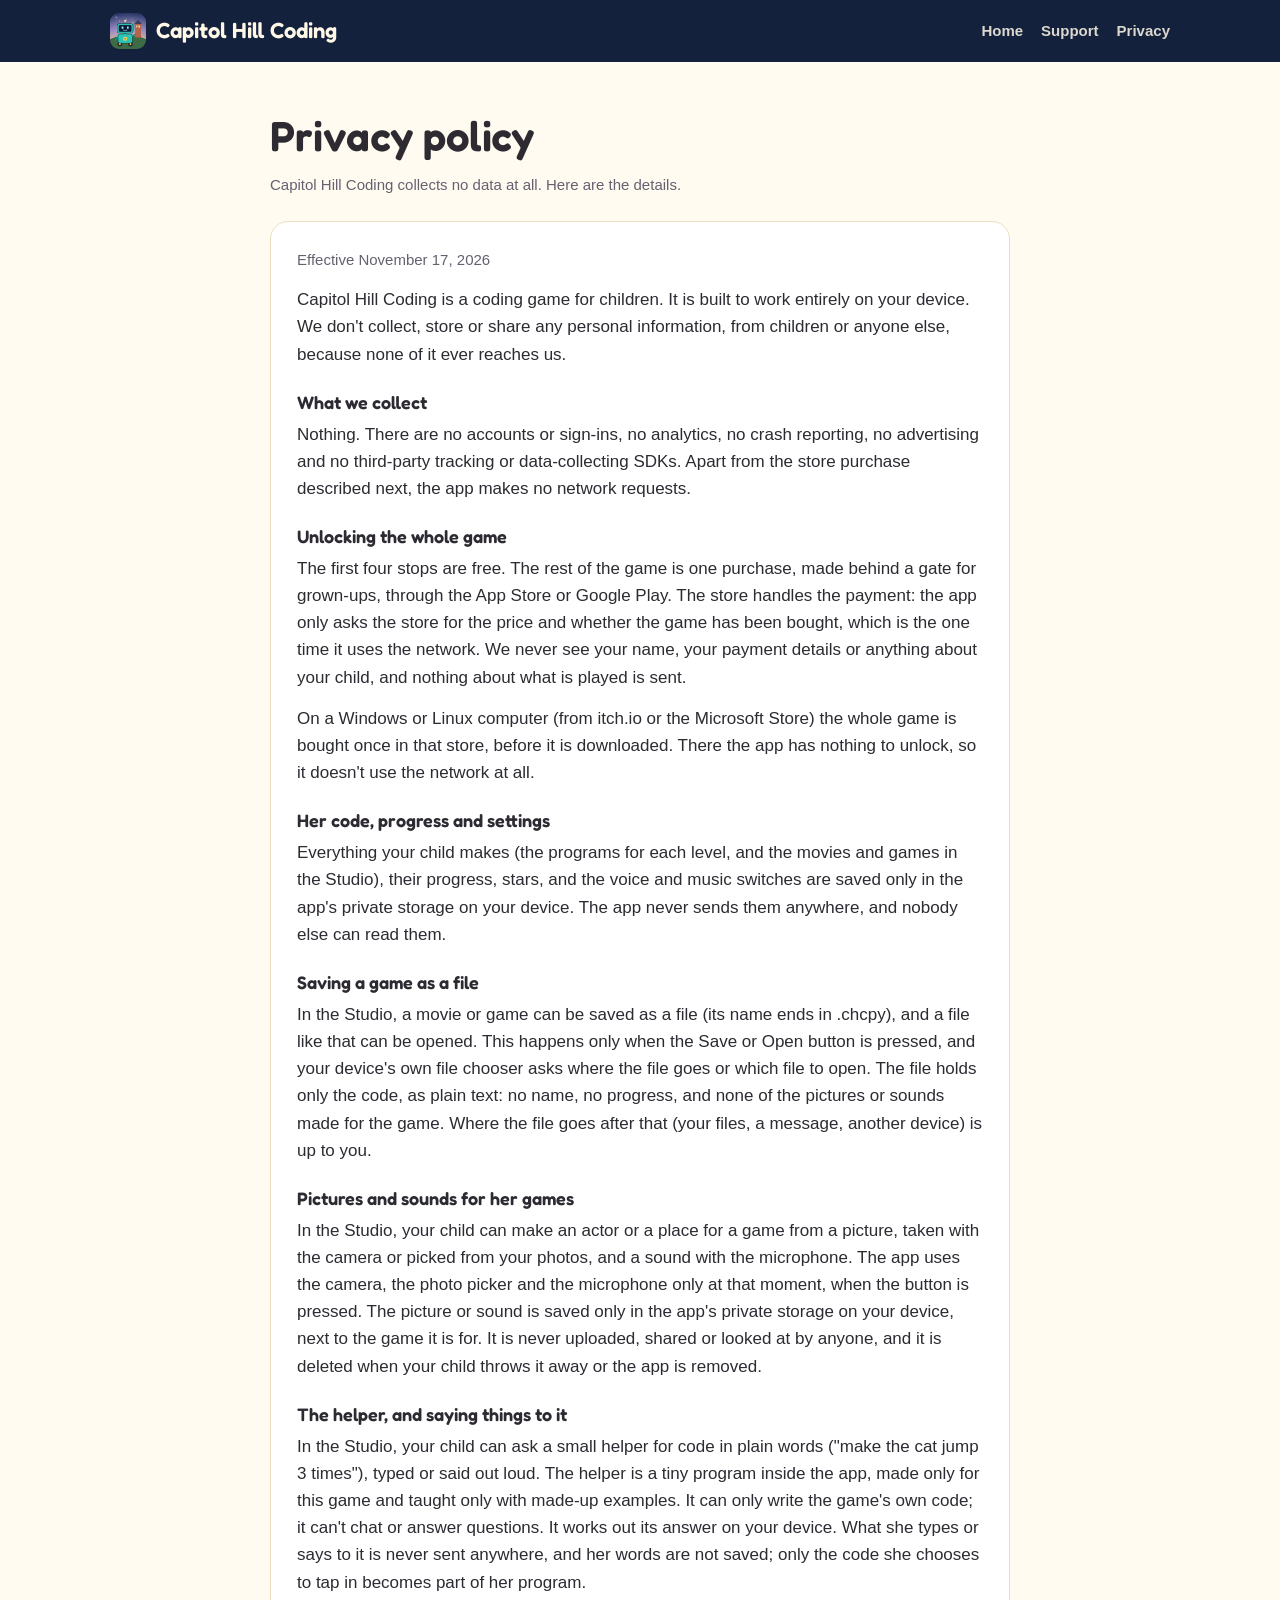
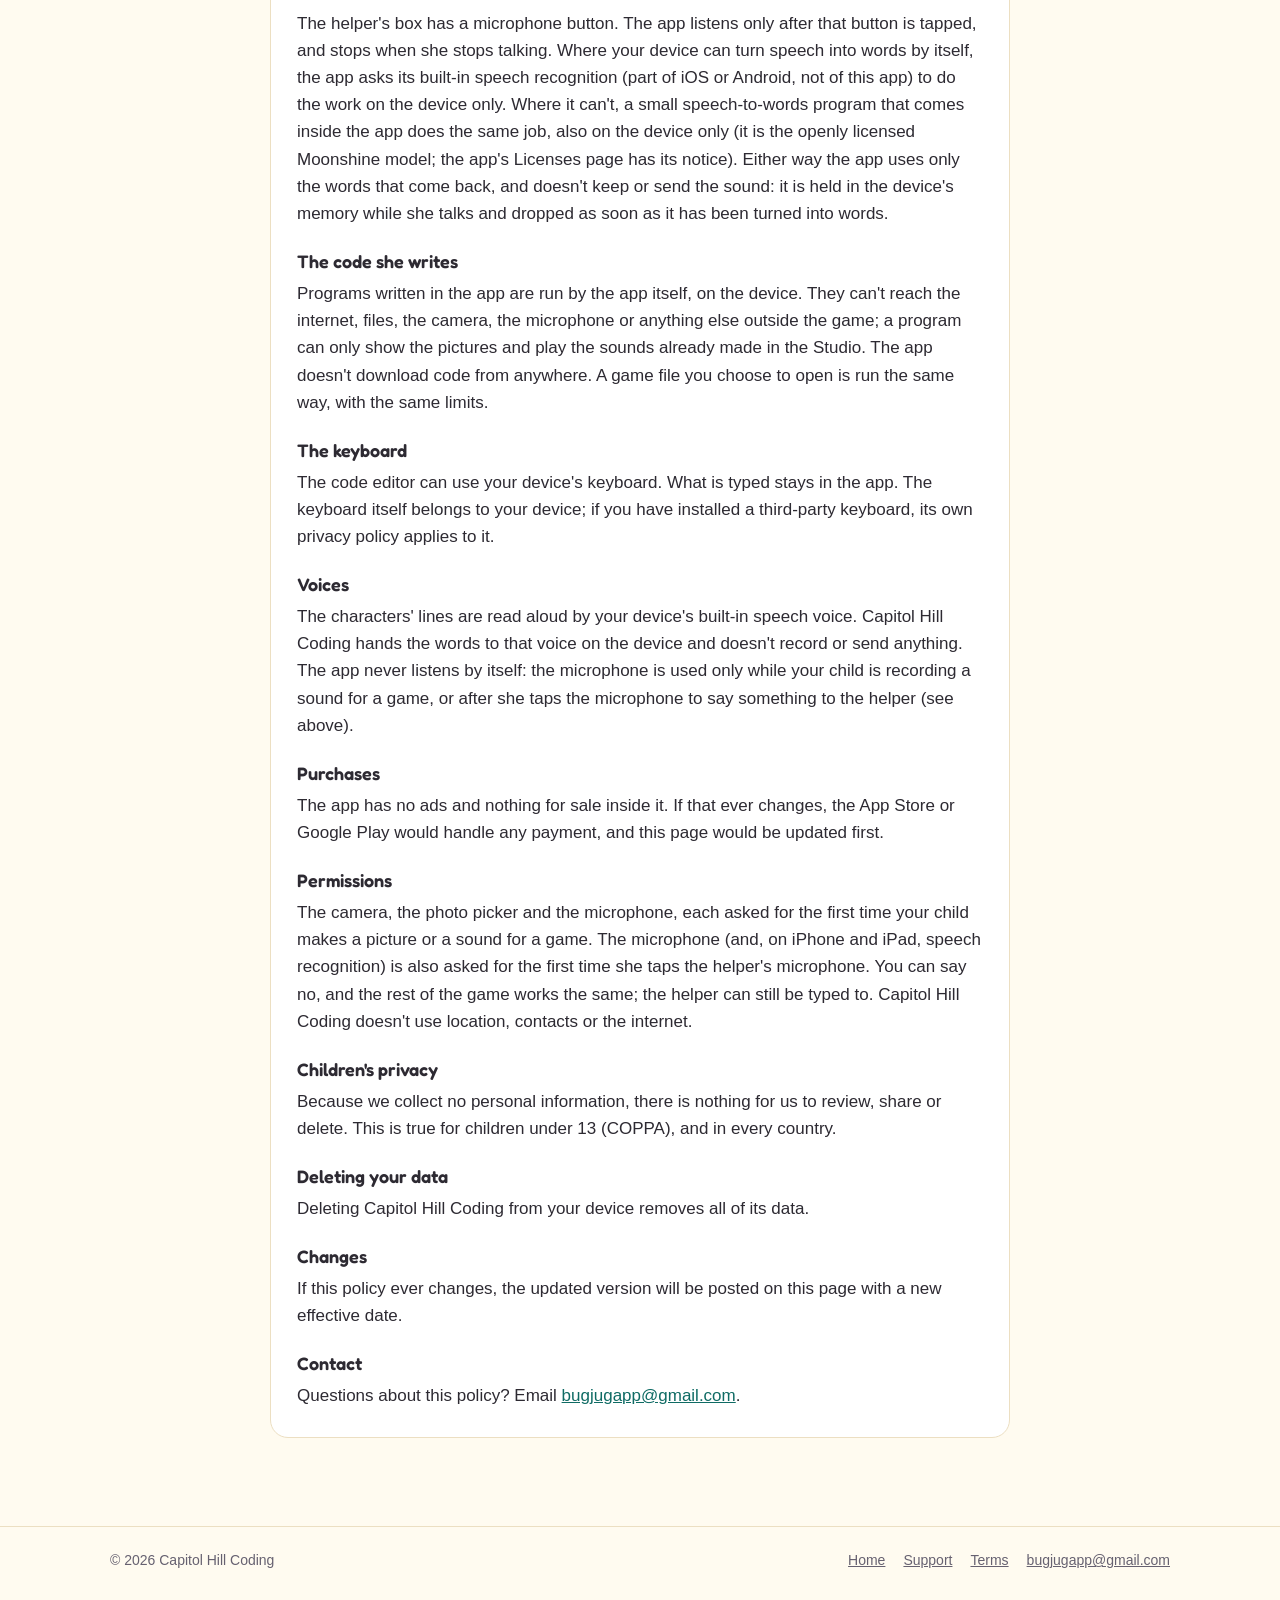
==== commit 06f4716b: "Out now on itch.io for Windows and Linux; Microsoft Store and Steam coming soon The privacy page say" ====
--- a/privacy.html
+++ b/privacy.html
@@ -26,7 +26,7 @@
   <p class="meta">Capitol Hill Coding collects no data at all. Here are the details.</p>
 
   <section id="privacy">
-    <p class="meta">Effective November 15, 2026</p>
+    <p class="meta">Effective November 17, 2026</p>
     <p>Capitol Hill Coding is a coding game for children. It is built to work
       entirely on your device. We don't collect, store or share any personal information, from
       children or anyone else, because none of it ever reaches us.</p>
@@ -42,6 +42,9 @@
       asks the store for the price and whether the game has been bought, which is the one time it
       uses the network. We never see your name, your payment details or anything about your
       child, and nothing about what is played is sent.</p>
+    <p>On a Windows or Linux computer (from itch.io or the Microsoft Store) the whole game is
+      bought once in that store, before it is downloaded. There the app has nothing to unlock,
+      so it doesn't use the network at all.</p>
 
     <h3>Her code, progress and settings</h3>
     <p>Everything your child makes (the programs for each level, and the movies and games in the
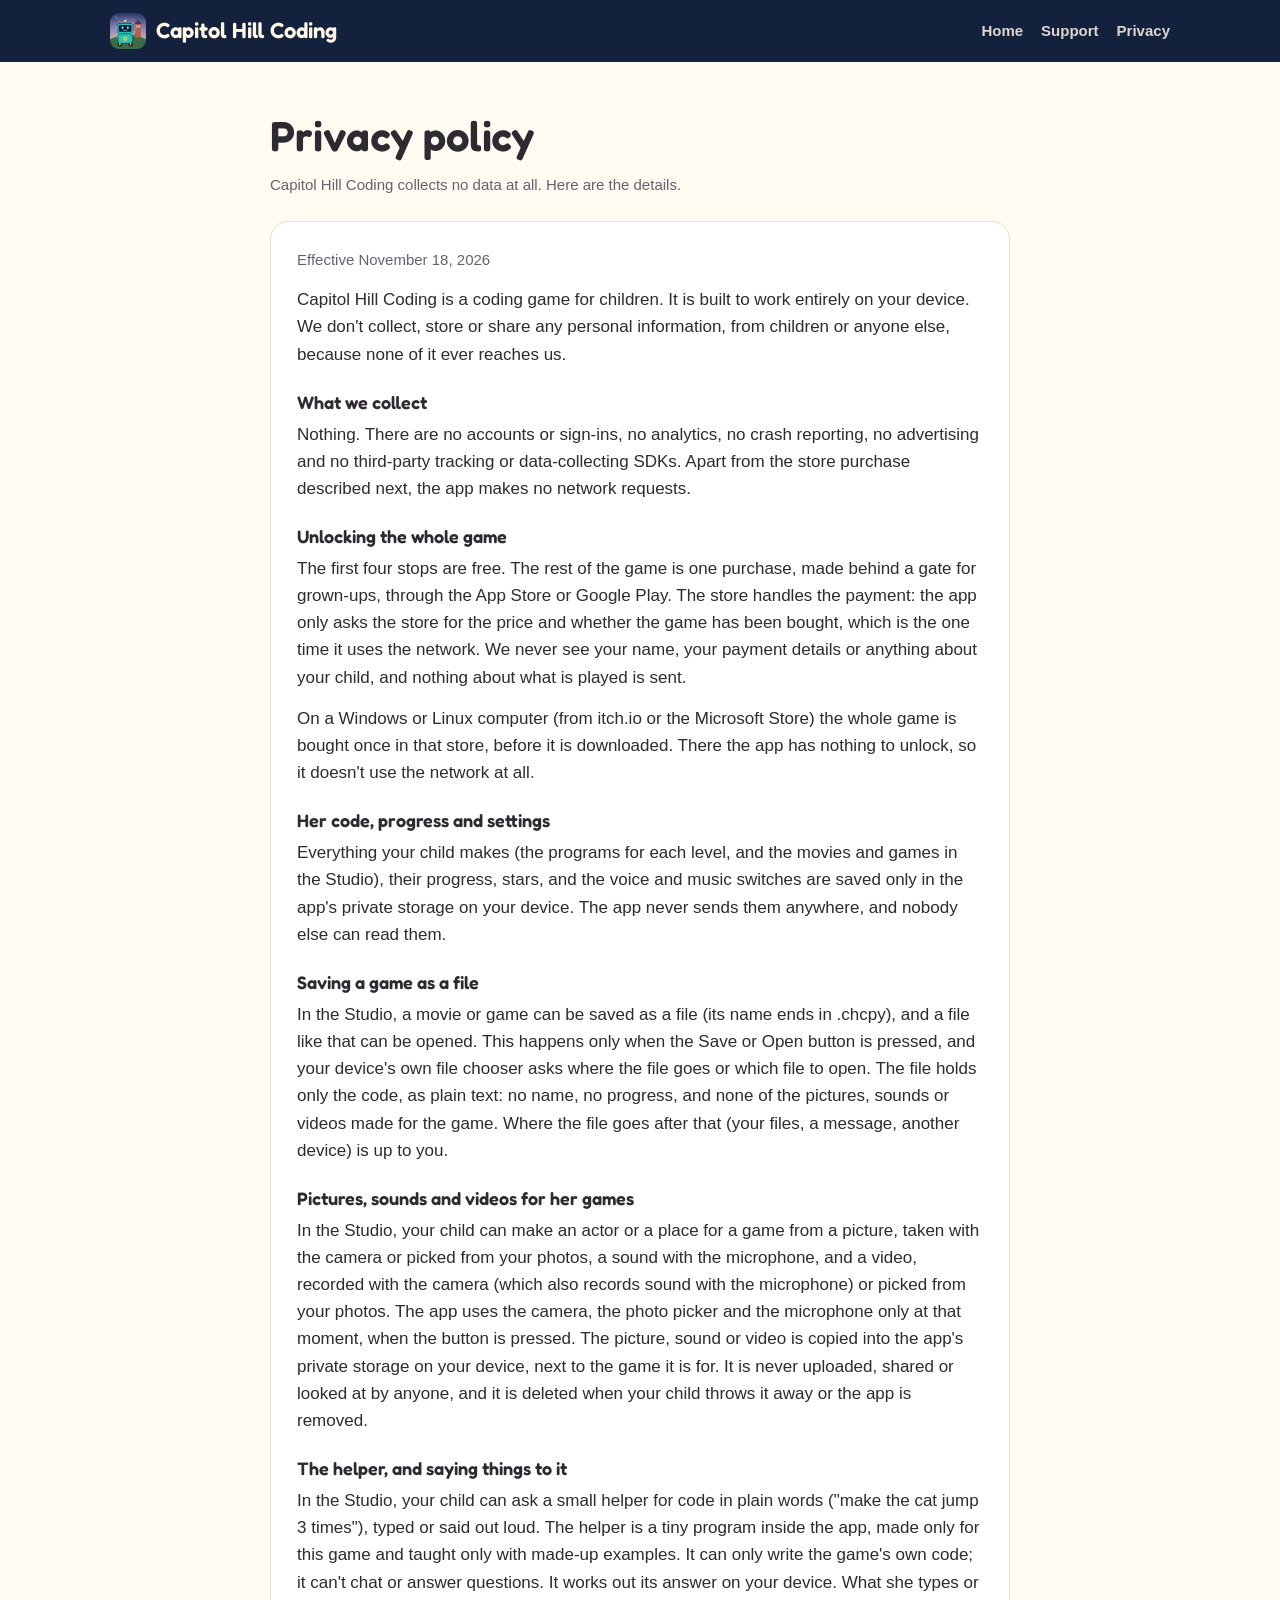
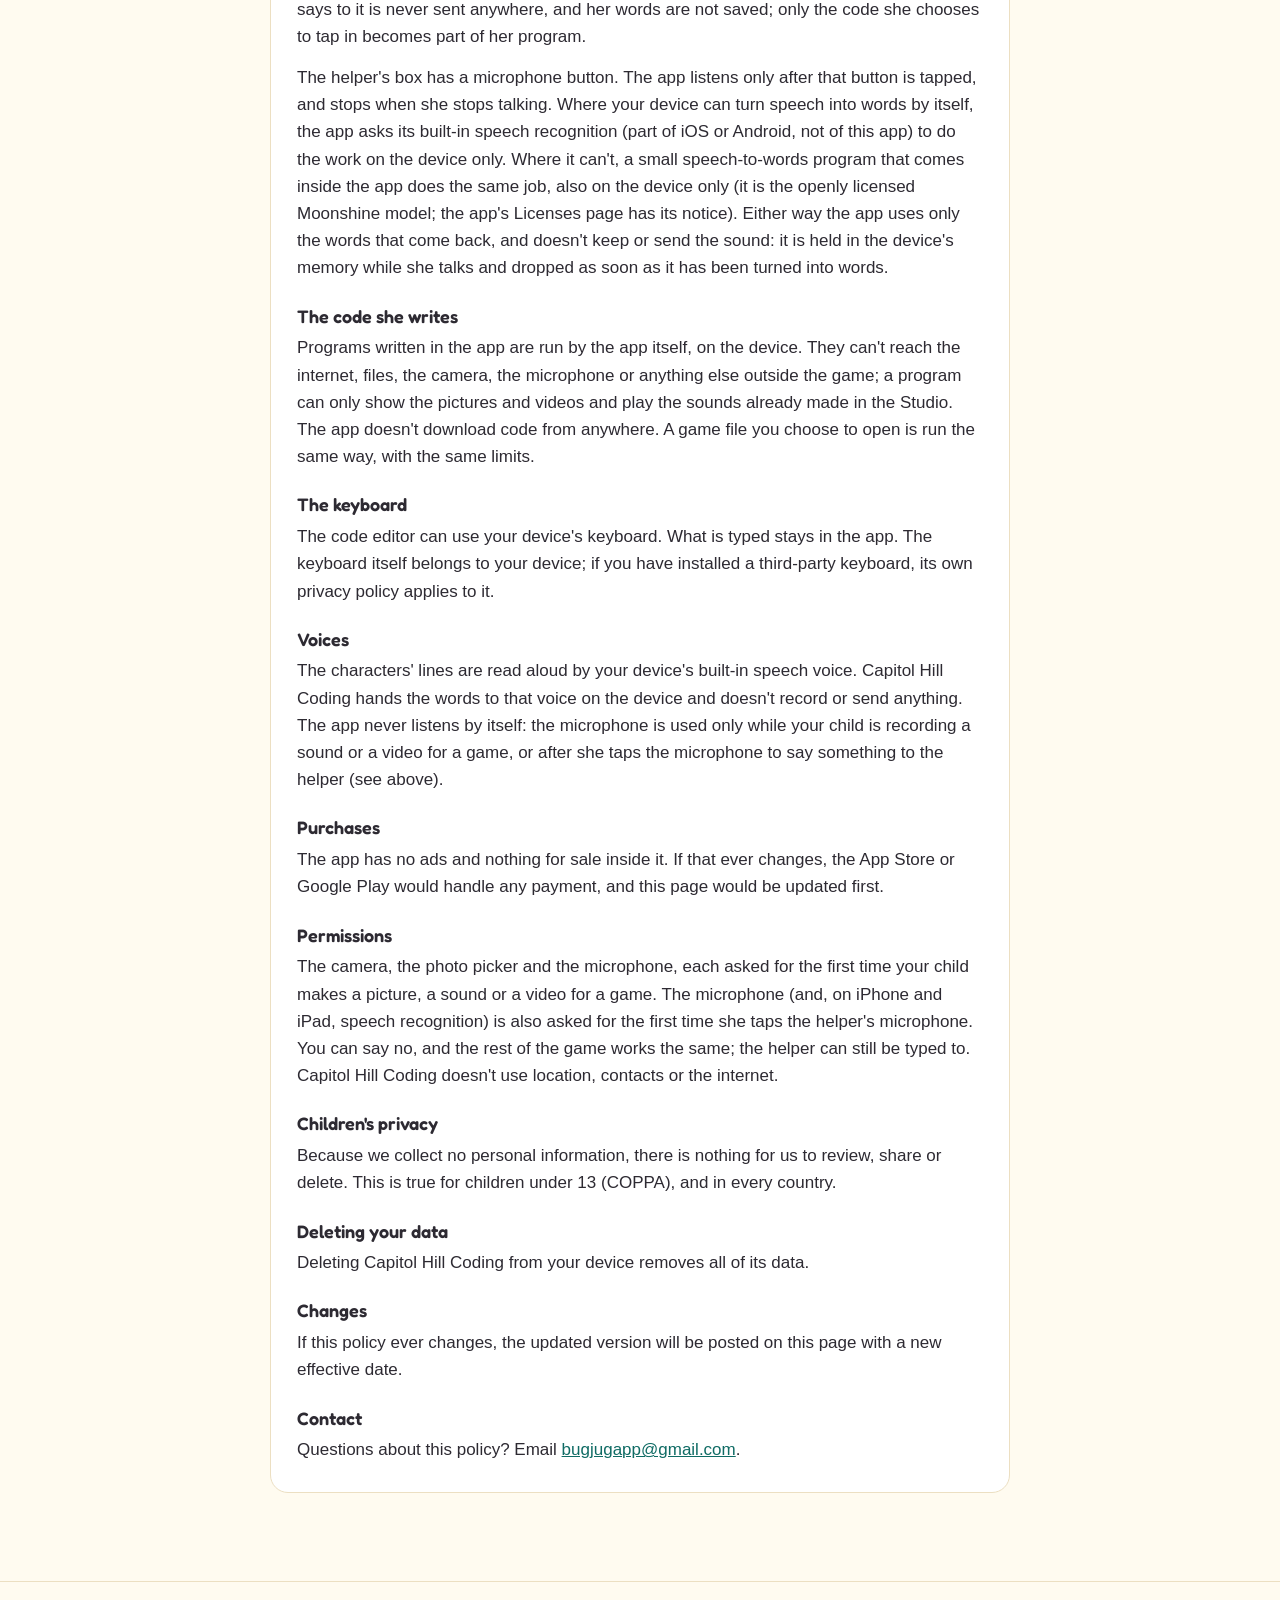
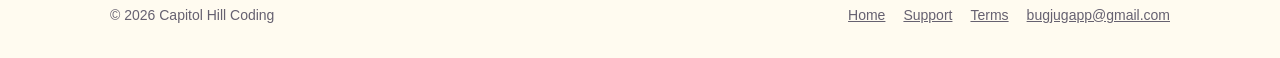
==== commit dbbdc008: "Privacy: videos she records or picks for her games stay on the device Co-Authored-By: Claude Opus 5." ====
--- a/privacy.html
+++ b/privacy.html
@@ -26,7 +26,7 @@
   <p class="meta">Capitol Hill Coding collects no data at all. Here are the details.</p>
 
   <section id="privacy">
-    <p class="meta">Effective November 17, 2026</p>
+    <p class="meta">Effective November 18, 2026</p>
     <p>Capitol Hill Coding is a coding game for children. It is built to work
       entirely on your device. We don't collect, store or share any personal information, from
       children or anyone else, because none of it ever reaches us.</p>
@@ -56,16 +56,17 @@
     <p>In the Studio, a movie or game can be saved as a file (its name ends in .chcpy), and a
       file like that can be opened. This happens only when the Save or Open button is pressed,
       and your device's own file chooser asks where the file goes or which file to open. The
-      file holds only the code, as plain text: no name, no progress, and none of the pictures or
-      sounds made for the game. Where the file goes after that (your files, a message, another
+      file holds only the code, as plain text: no name, no progress, and none of the pictures,
+      sounds or videos made for the game. Where the file goes after that (your files, a message, another
       device) is up to you.</p>
 
-    <h3>Pictures and sounds for her games</h3>
+    <h3>Pictures, sounds and videos for her games</h3>
     <p>In the Studio, your child can make an actor or a place for a game from a picture, taken with
-      the camera or picked from your photos, and a sound with the microphone. The app uses the
-      camera, the photo picker and the microphone only at that moment, when the button is pressed.
-      The picture or sound is saved only in the app's private storage on your device, next to the
-      game it is for. It is never uploaded, shared or looked at by anyone, and it is deleted when
+      the camera or picked from your photos, a sound with the microphone, and a video, recorded
+      with the camera (which also records sound with the microphone) or picked from your photos.
+      The app uses the camera, the photo picker and the microphone only at that moment, when the
+      button is pressed. The picture, sound or video is copied into the app's private storage on
+      your device, next to the game it is for. It is never uploaded, shared or looked at by anyone, and it is deleted when
       your child throws it away or the app is removed.</p>
 
     <h3>The helper, and saying things to it</h3>
@@ -87,7 +88,7 @@
     <h3>The code she writes</h3>
     <p>Programs written in the app are run by the app itself, on the device. They can't reach the
       internet, files, the camera, the microphone or anything else outside the game; a program can
-      only show the pictures and play the sounds already made in the Studio. The app doesn't download
+      only show the pictures and videos and play the sounds already made in the Studio. The app doesn't download
       code from anywhere. A game file you choose to open is run the same way, with the same limits.</p>
 
     <h3>The keyboard</h3>
@@ -98,7 +99,7 @@
     <h3>Voices</h3>
     <p>The characters' lines are read aloud by your device's built-in speech voice. Capitol Hill Coding hands the words to that voice on the device and doesn't record or send
       anything. The app never listens by itself: the microphone is used only while your child is
-      recording a sound for a game, or after she taps the microphone to say something to the
+      recording a sound or a video for a game, or after she taps the microphone to say something to the
       helper (see above).</p>
 
     <h3>Purchases</h3>
@@ -107,7 +108,7 @@
 
     <h3>Permissions</h3>
     <p>The camera, the photo picker and the microphone, each asked for the first time your child
-      makes a picture or a sound for a game. The microphone (and, on iPhone and iPad, speech
+      makes a picture, a sound or a video for a game. The microphone (and, on iPhone and iPad, speech
       recognition) is also asked for the first time she taps the helper's microphone. You can say
       no, and the rest of the game works the same; the helper can still be typed to. Capitol Hill
       Coding doesn't use location, contacts or the internet.</p>
